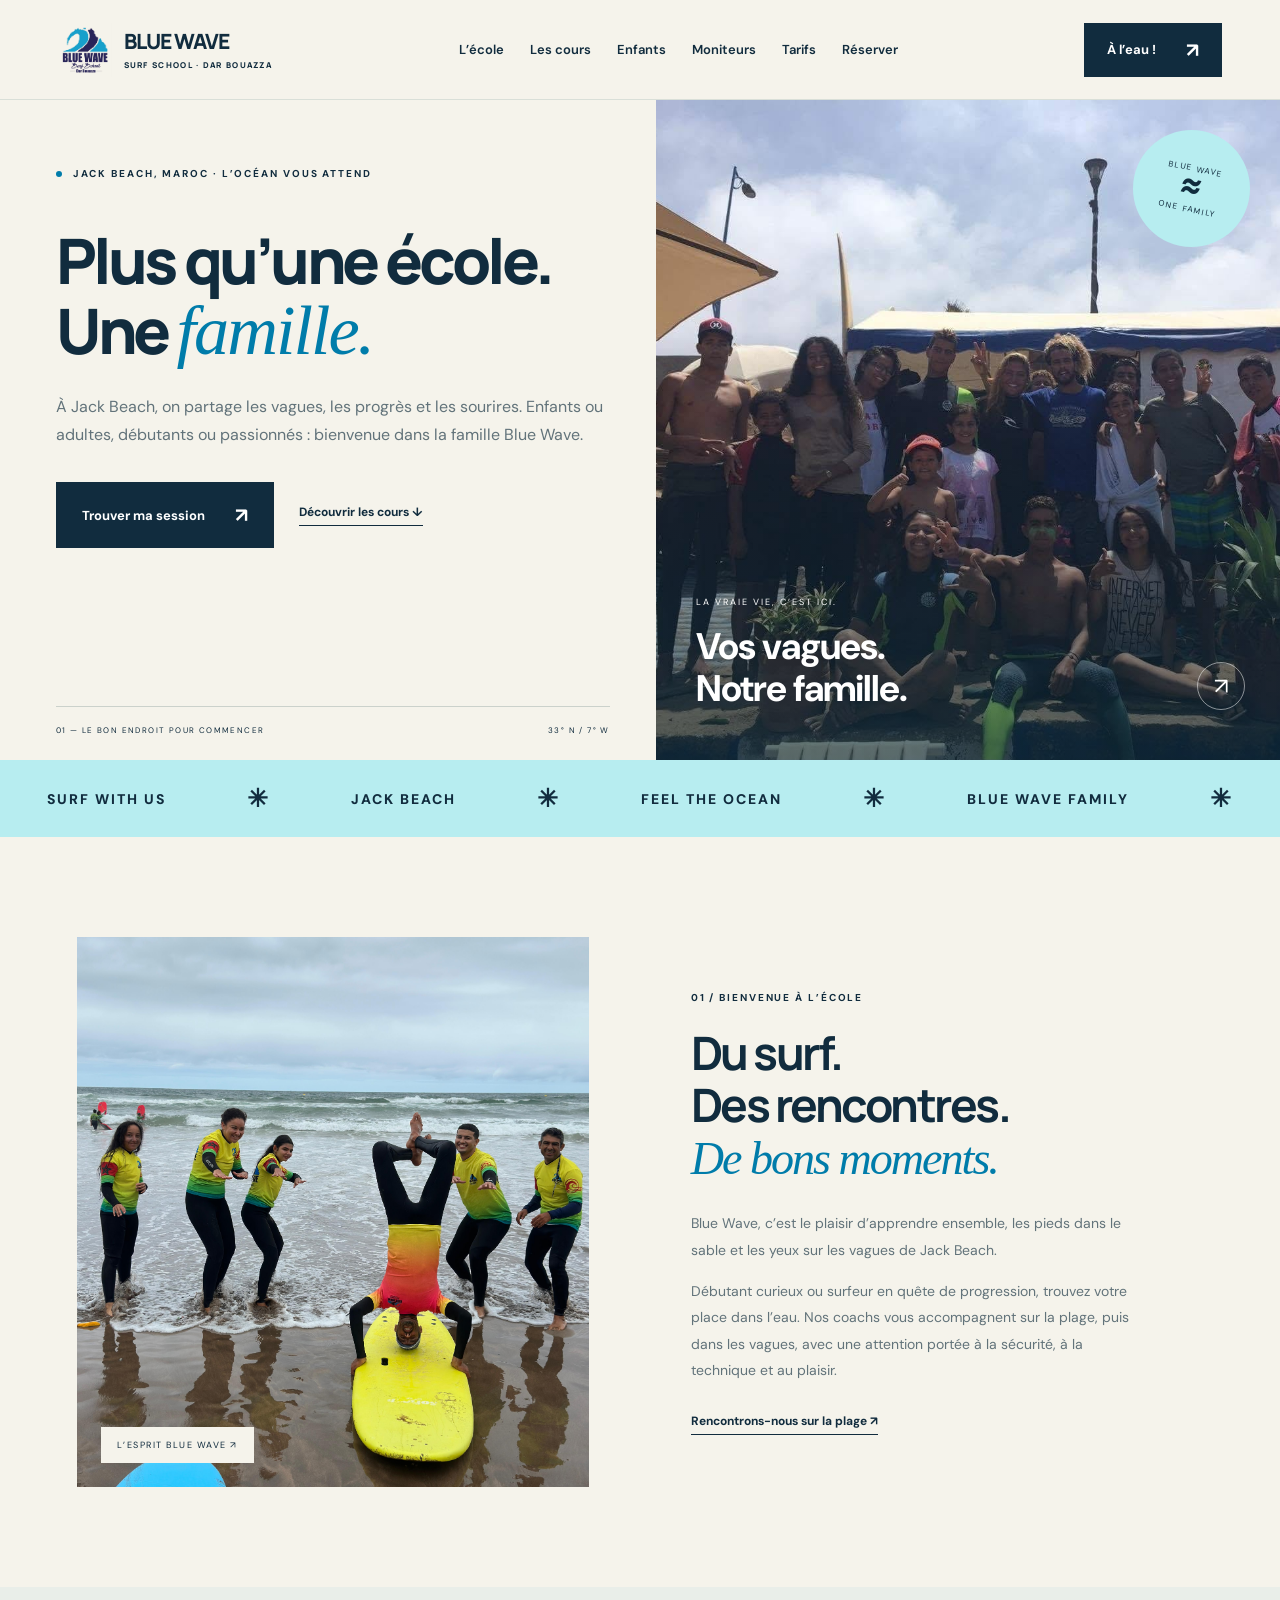
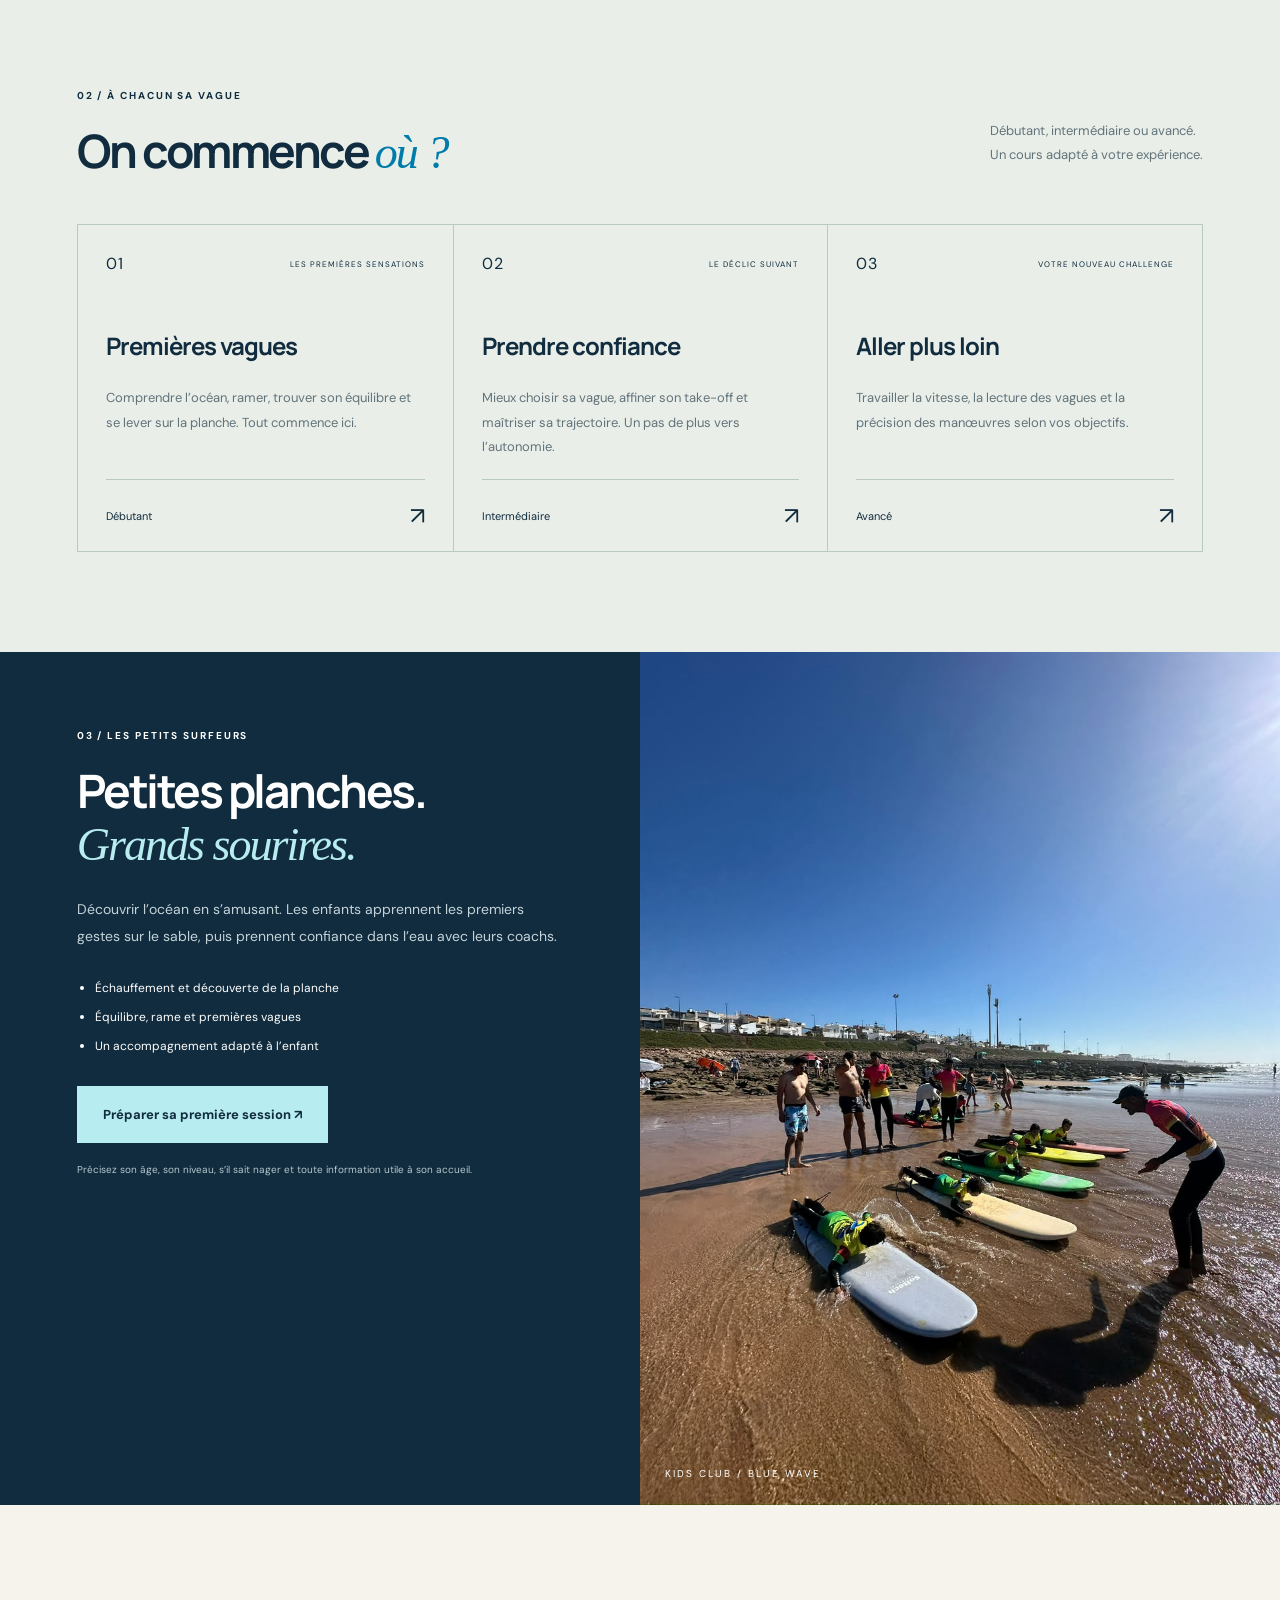
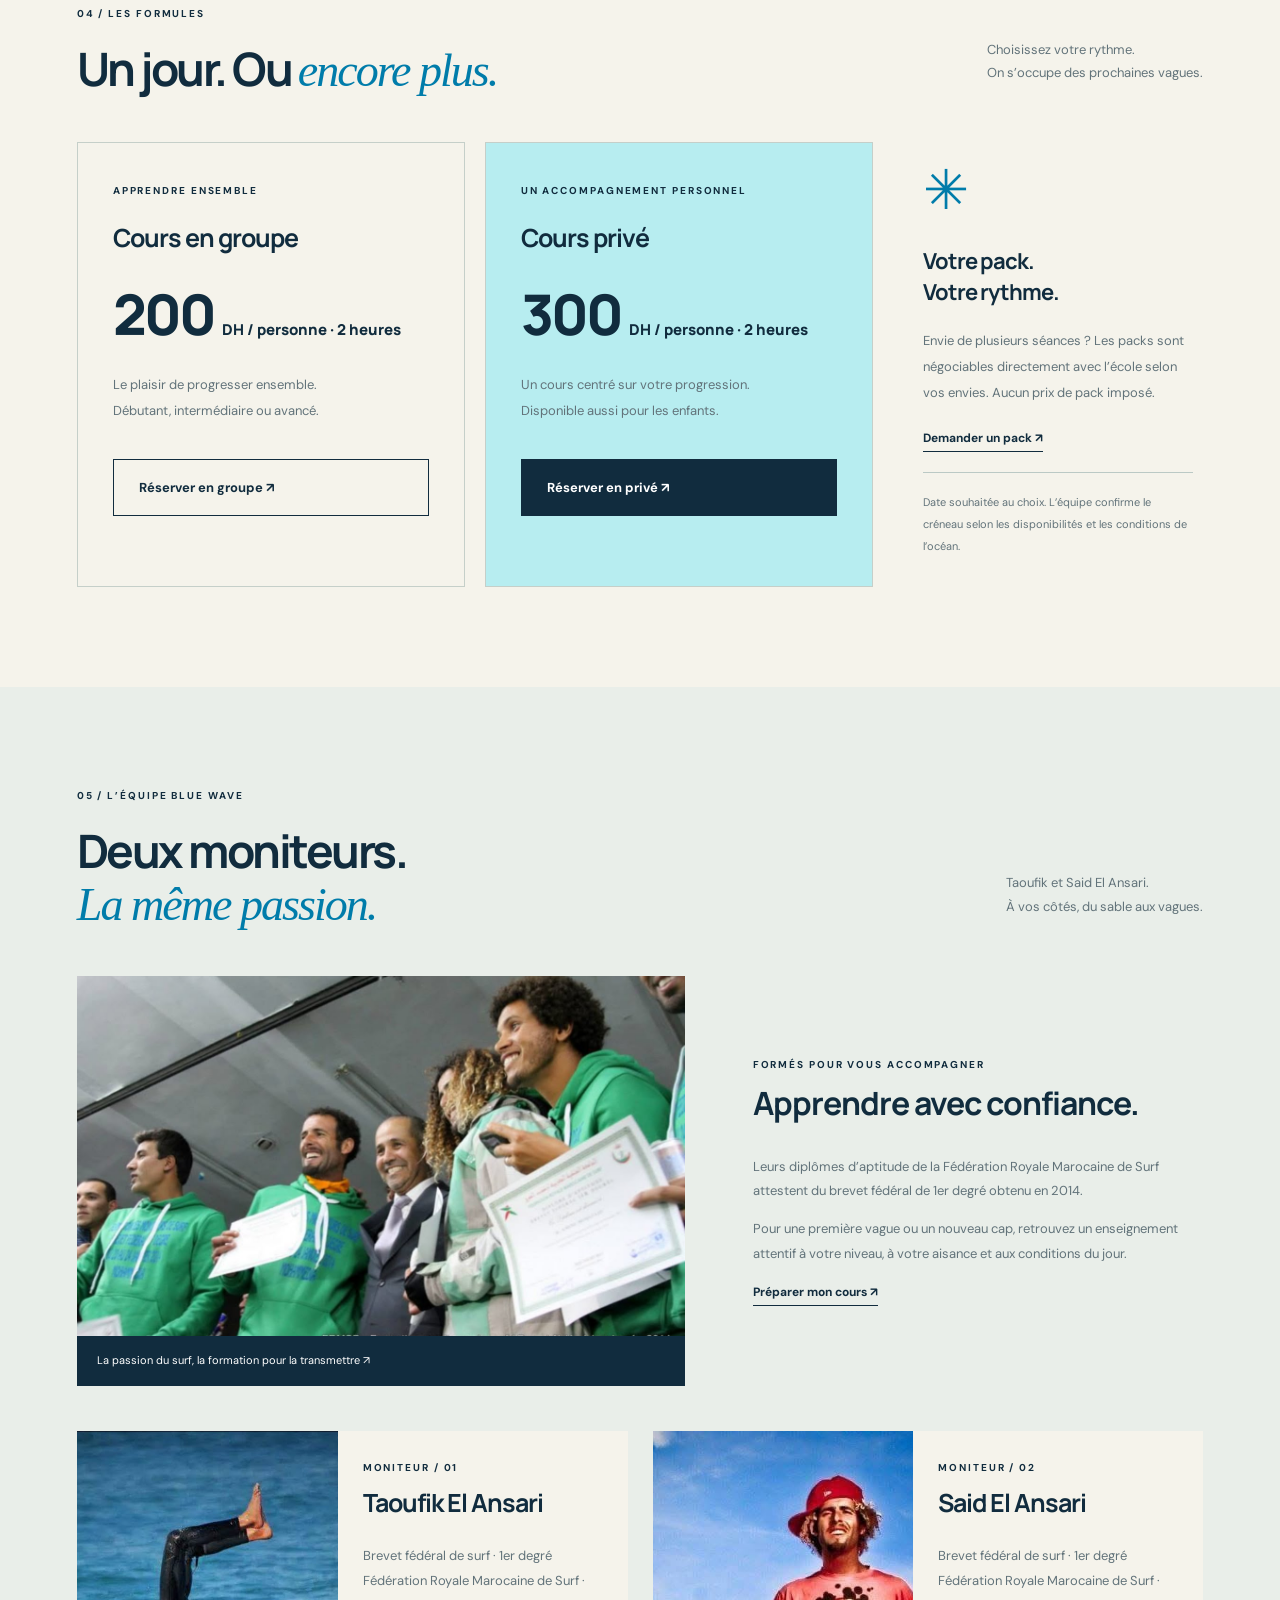
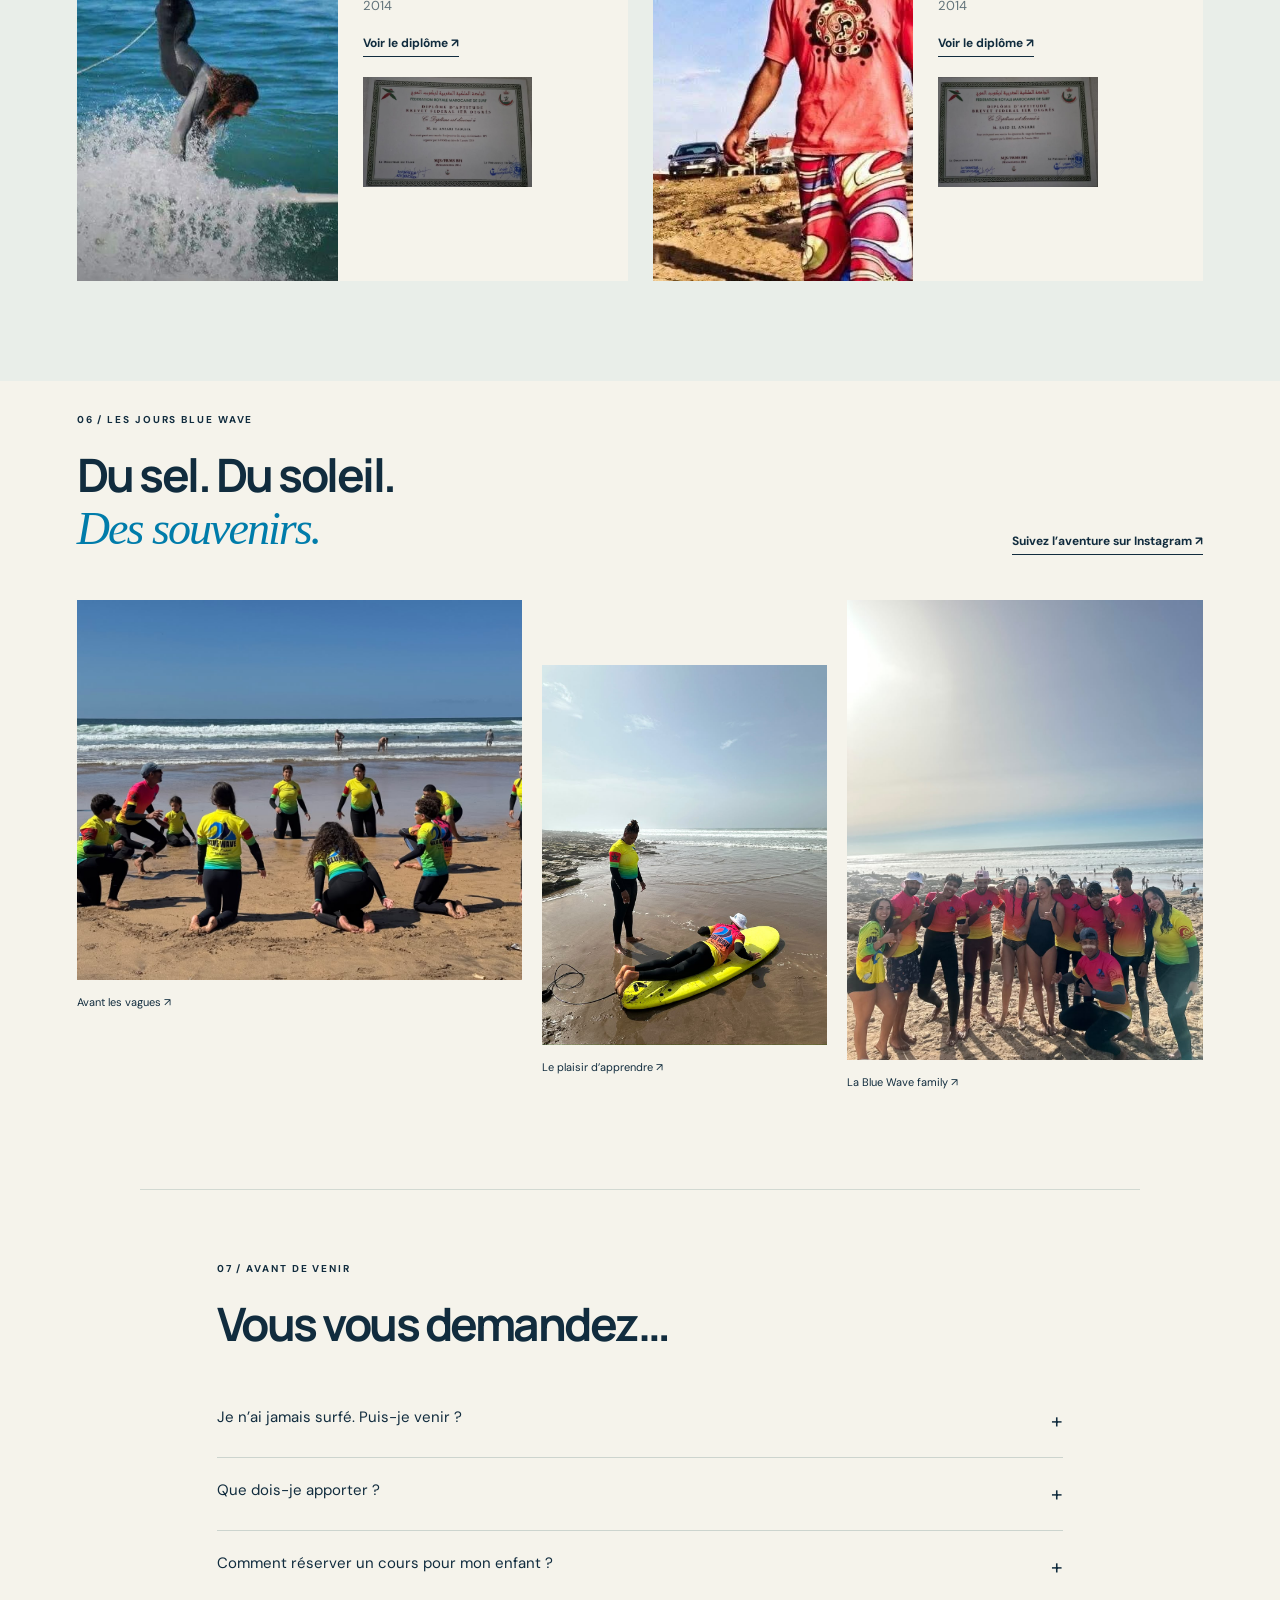
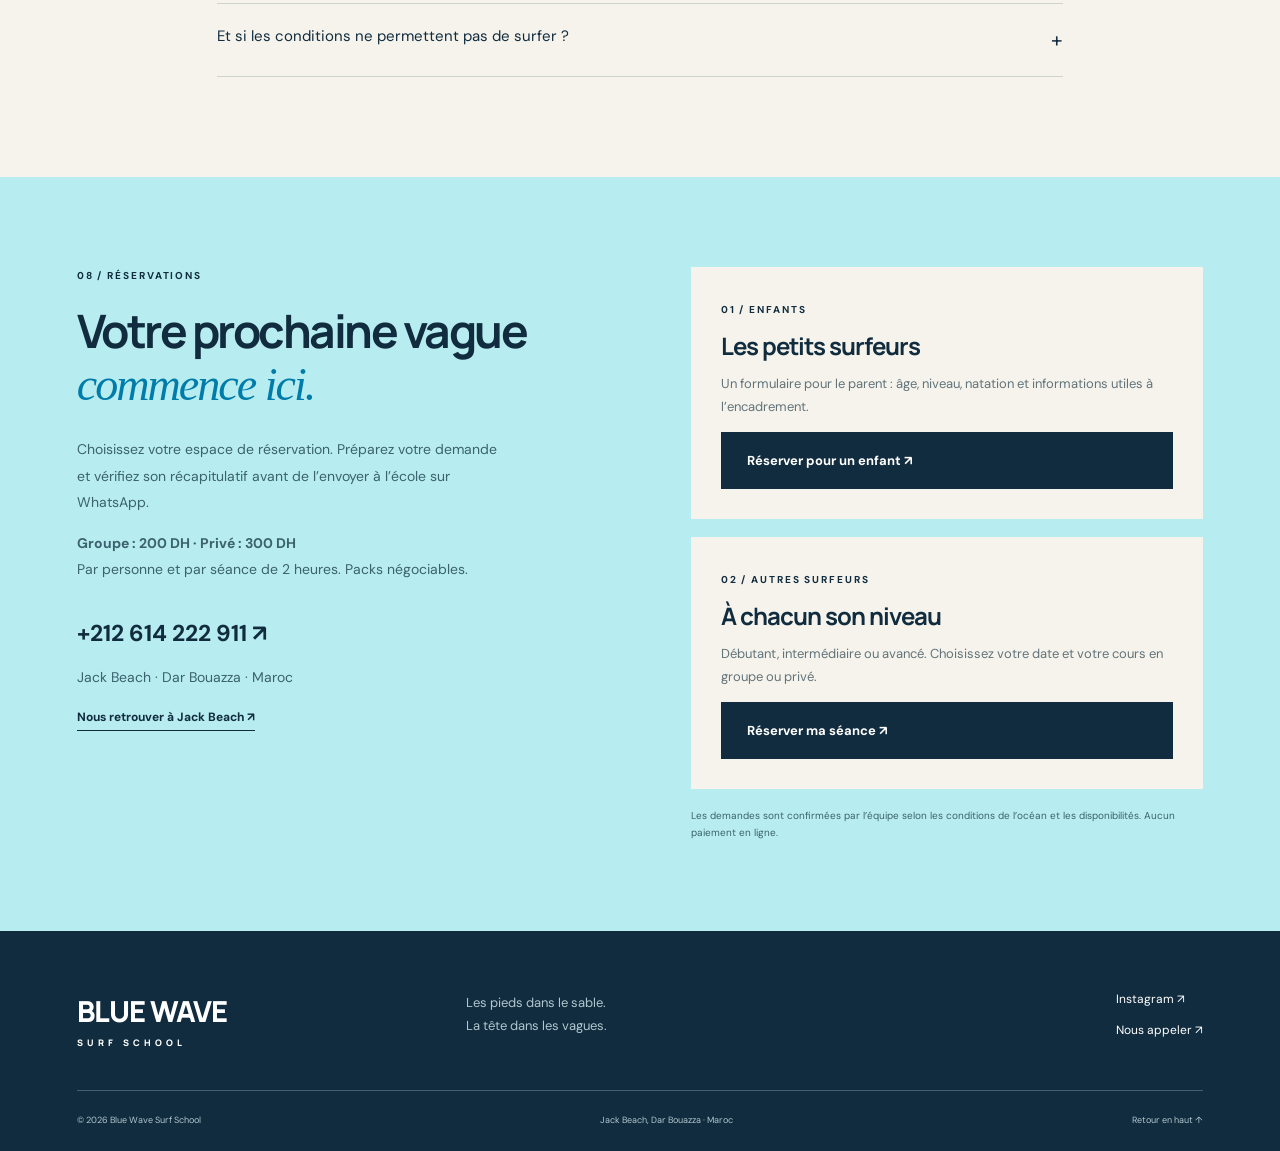
==== index.html @ 6c730ba2 "Publish Blue Wave site and downloadable archive" ====
<!doctype html><html lang="fr"><head><meta charset="UTF-8"><meta name="viewport" content="width=device-width,initial-scale=1"><title>Blue Wave | École de surf à Jack Beach, Dar Bouazza</title><meta name="description" content="Blue Wave, une école de surf et une famille à Jack Beach, Dar Bouazza. Cours enfants et adultes, moniteurs diplômés, groupe 200 DH pour 2 heures, privé 300 DH pour 2 heures. Réservez votre séance."><link rel="icon" href="images/brand/blue-wave-logo.jpeg"><link rel="stylesheet" href="style.css"></head><body>
<header><a class="brand" href="#"><img src="images/brand/blue-wave-logo.jpeg" alt="Blue Wave Surf School"><span>BLUE WAVE<small>SURF SCHOOL · DAR BOUAZZA</small></span></a><button id="menu" aria-label="Ouvrir le menu" aria-expanded="false">☰</button><nav id="nav"><a href="#ecole">L’école</a><a href="#cours">Les cours</a><a href="#kids">Enfants</a><a href="#moniteurs">Moniteurs</a><a href="#tarifs">Tarifs</a><a href="#reserver">Réserver</a></nav><a class="button nav-book" href="#reserver">À l’eau ! <span>↗</span></a></header>
<main><section class="hero"><div class="hero-copy"><p class="eyebrow"><span class="dot"></span> JACK BEACH, MAROC · L’OCÉAN VOUS ATTEND</p><h1>Plus qu’une école.<br>Une <em>famille.</em></h1><p class="intro">À Jack Beach, on partage les vagues, les progrès et les sourires. Enfants ou adultes, débutants ou passionnés : bienvenue dans la famille Blue Wave.</p><div class="actions"><a class="button" href="#reserver">Trouver ma session <span>↗</span></a><a class="text-link" href="#cours">Découvrir les cours ↓</a></div><div class="hero-bottom"><span>01 — LE BON ENDROIT POUR COMMENCER</span><span>33° N / 7° W</span></div></div><div class="hero-visual"><img class="hero-image" src="images/gallery/blue-wave-famille.jpeg" alt="La famille Blue Wave réunie à l’école de surf"><div class="photo-shade"></div><div class="round-stamp">BLUE WAVE<br><b>≈</b><br>ONE FAMILY</div><div class="hero-caption"><span>LA VRAIE VIE, C’EST ICI.</span><strong>Vos vagues.<br>Notre famille.</strong></div><a class="photo-arrow" href="#galerie" aria-label="Voir les photos">↗</a></div></section>
<div class="ticker"><span>SURF WITH US</span><b>✳</b><span>JACK BEACH</span><b>✳</b><span>FEEL THE OCEAN</span><b>✳</b><span>BLUE WAVE FAMILY</span><b>✳</b></div>
<section class="section school" id="ecole"><div class="school-photo"><img src="images/gallery/surf-school.jpeg" alt="Le groupe Blue Wave avec ses planches à la plage" loading="lazy"><span class="image-label">L’ESPRIT BLUE WAVE ↗</span></div><div class="school-copy"><p class="eyebrow">01 / BIENVENUE À L’ÉCOLE</p><h2>Du surf.<br>Des rencontres.<br><em>De bons moments.</em></h2><p>Blue Wave, c’est le plaisir d’apprendre ensemble, les pieds dans le sable et les yeux sur les vagues de Jack Beach.</p><p>Débutant curieux ou surfeur en quête de progression, trouvez votre place dans l’eau. Nos coachs vous accompagnent sur la plage, puis dans les vagues, avec une attention portée à la sécurité, à la technique et au plaisir.</p><a class="text-link" href="#reserver">Rencontrons-nous sur la plage ↗</a></div></section>
<section class="section lessons" id="cours"><div class="section-head"><div><p class="eyebrow">02 / À CHACUN SA VAGUE</p><h2>On commence <em>où ?</em></h2></div><p>Débutant, intermédiaire ou avancé.<br>Un cours adapté à votre expérience.</p></div><div class="lesson-grid"><article><div class="lesson-top"><span>01</span><span>LES PREMIÈRES SENSATIONS</span></div><h3>Premières vagues</h3><p>Comprendre l’océan, ramer, trouver son équilibre et se lever sur la planche. Tout commence ici.</p><div class="lesson-foot"><span>Débutant</span><a href="#reserver" data-course="Débutant" aria-label="Réserver un cours débutant">↗</a></div></article><article><div class="lesson-top"><span>02</span><span>LE DÉCLIC SUIVANT</span></div><h3>Prendre confiance</h3><p>Mieux choisir sa vague, affiner son take-off et maîtriser sa trajectoire. Un pas de plus vers l’autonomie.</p><div class="lesson-foot"><span>Intermédiaire</span><a href="#reserver" data-course="Intermédiaire" aria-label="Réserver un cours intermédiaire">↗</a></div></article><article><div class="lesson-top"><span>03</span><span>VOTRE NOUVEAU CHALLENGE</span></div><h3>Aller plus loin</h3><p>Travailler la vitesse, la lecture des vagues et la précision des manœuvres selon vos objectifs.</p><div class="lesson-foot"><span>Avancé</span><a href="#reserver" data-course="Avancé" aria-label="Réserver un cours avancé">↗</a></div></article></div></section>
<section class="kids" id="kids"><div class="kids-copy"><p class="eyebrow">03 / LES PETITS SURFEURS</p><h2>Petites planches.<br><em>Grands sourires.</em></h2><p>Découvrir l’océan en s’amusant. Les enfants apprennent les premiers gestes sur le sable, puis prennent confiance dans l’eau avec leurs coachs.</p><ul><li>Échauffement et découverte de la planche</li><li>Équilibre, rame et premières vagues</li><li>Un accompagnement adapté à l’enfant</li></ul><a href="#reserver" class="button" data-book="child">Préparer sa première session ↗</a><small>Précisez son âge, son niveau, s’il sait nager et toute information utile à son accueil.</small></div><div class="kids-picture"><img src="images/kids/kids-training.jpg" loading="lazy" alt="Les enfants apprennent à ramer sur leurs planches à Jack Beach"><span>KIDS CLUB / BLUE WAVE</span></div></section>
<section class="section" id="tarifs"><div class="section-head"><div><p class="eyebrow">04 / LES FORMULES</p><h2>Un jour. Ou <em>encore plus.</em></h2></div><p>Choisissez votre rythme.<br>On s’occupe des prochaines vagues.</p></div><div class="prices"><article><span class="eyebrow">APPRENDRE ENSEMBLE</span><h3>Cours en groupe</h3><div class="price">200 <small>DH / personne · 2 heures</small></div><p>Le plaisir de progresser ensemble.<br>Débutant, intermédiaire ou avancé.</p><a href="#reserver" data-format="Groupe" class="button outline">Réserver en groupe ↗</a></article><article class="featured"><span class="eyebrow">UN ACCOMPAGNEMENT PERSONNEL</span><h3>Cours privé</h3><div class="price">300 <small>DH / personne · 2 heures</small></div><p>Un cours centré sur votre progression.<br>Disponible aussi pour les enfants.</p><a href="#reserver" data-format="Privé" class="button">Réserver en privé ↗</a></article><aside><span class="sun">✳</span><h3>Votre pack.<br>Votre rythme.</h3><p>Envie de plusieurs séances ? Les packs sont négociables directement avec l’école selon vos envies. Aucun prix de pack imposé.</p><a class="text-link" href="#reserver" data-pack="true">Demander un pack ↗</a><p class="timing-note">Date souhaitée au choix. L’équipe confirme le créneau selon les disponibilités et les conditions de l’océan.</p></aside></div></section>
<section class="section coaches" id="moniteurs"><div class="section-head"><div><p class="eyebrow">05 / L’ÉQUIPE BLUE WAVE</p><h2>Deux moniteurs.<br><em>La même passion.</em></h2></div><p>Taoufik et Said El Ansari.<br>À vos côtés, du sable aux vagues.</p></div><div class="team-intro"><button class="photo-button" data-photo="images/coaches/diplomes-ensemble.jpeg" aria-label="Agrandir la photo de remise des diplômes de Taoufik et Said"><img src="images/coaches/diplomes-ensemble.jpeg" alt="Taoufik et Said à la remise des brevets fédéraux de moniteur de surf en 2014" loading="lazy"><span>La passion du surf, la formation pour la transmettre ↗</span></button><div><p class="eyebrow">FORMÉS POUR VOUS ACCOMPAGNER</p><h3>Apprendre avec confiance.</h3><p>Leurs diplômes d’aptitude de la Fédération Royale Marocaine de Surf attestent du brevet fédéral de 1er degré obtenu en 2014.</p><p>Pour une première vague ou un nouveau cap, retrouvez un enseignement attentif à votre niveau, à votre aisance et aux conditions du jour.</p><a class="text-link" href="#reserver">Préparer mon cours ↗</a></div></div><div class="coach-grid"><article class="coach-card"><img class="coach-portrait" src="images/coaches/taoufik.jpeg" alt="Moniteur Taoufik El Ansari" loading="lazy"><div class="coach-info"><p class="eyebrow">MONITEUR / 01</p><h3>Taoufik El Ansari</h3><p>Brevet fédéral de surf · 1er degré<br>Fédération Royale Marocaine de Surf · 2014</p><button class="text-link diploma-button" data-photo="images/coaches/taoufik-diplome.jpeg" data-alt="Diplôme de Taoufik El Ansari — brevet fédéral de surf de 1er degré, 2014">Voir le diplôme ↗</button><a href="images/coaches/taoufik-diplome.jpeg" target="_blank" rel="noopener" class="diploma-thumb" aria-label="Ouvrir le diplôme de Taoufik El Ansari"><img src="images/coaches/taoufik-diplome.jpeg" alt="Diplôme de Taoufik El Ansari" loading="lazy"></a></div></article><article class="coach-card"><img class="coach-portrait" src="images/coaches/said.jpeg" alt="Moniteur Said El Ansari" loading="lazy"><div class="coach-info"><p class="eyebrow">MONITEUR / 02</p><h3>Said El Ansari</h3><p>Brevet fédéral de surf · 1er degré<br>Fédération Royale Marocaine de Surf · 2014</p><button class="text-link diploma-button" data-photo="images/coaches/said-diplome.jpeg" data-alt="Diplôme de Said El Ansari — brevet fédéral de surf de 1er degré, 2014">Voir le diplôme ↗</button><a href="images/coaches/said-diplome.jpeg" target="_blank" rel="noopener" class="diploma-thumb" aria-label="Ouvrir le diplôme de Said El Ansari"><img src="images/coaches/said-diplome.jpeg" alt="Diplôme de Said El Ansari" loading="lazy"></a></div></article></div></section><section class="section gallery" id="galerie"><div class="section-head"><div><p class="eyebrow">06 / LES JOURS BLUE WAVE</p><h2>Du sel. Du soleil.<br><em>Des souvenirs.</em></h2></div><a class="text-link" href="https://www.instagram.com/blue_wave_surf_school/" target="_blank" rel="noopener">Suivez l’aventure sur Instagram ↗</a></div><div class="gallery-grid"><button data-photo="images/gallery/group-surf.jpeg" aria-label="Agrandir la photo de l’échauffement"><img src="images/gallery/group-surf.jpeg" loading="lazy" alt="Échauffement collectif sur le sable"><span>Avant les vagues ↗</span></button><button data-photo="images/gallery/surf-session.jpeg" aria-label="Agrandir la photo du cours"><img src="images/gallery/surf-session.jpeg" loading="lazy" alt="Un coach accompagne un élève dans l’eau"><span>Le plaisir d’apprendre ↗</span></button><button data-photo="images/gallery/family.jpeg" aria-label="Agrandir la photo de groupe"><img src="images/gallery/family.jpeg" loading="lazy" alt="La famille Blue Wave réunie sur la plage"><span>La Blue Wave family ↗</span></button></div></section>
<section class="section faq"><p class="eyebrow">07 / AVANT DE VENIR</p><h2>Vous vous demandez…</h2><details><summary>Je n’ai jamais surfé. Puis-je venir ? <span>+</span></summary><p>Oui ! Les cours débutants abordent les bases sur le sable, puis dans l’eau. Indiquez votre expérience à l’équipe pour préparer une session adaptée.</p></details><details><summary>Que dois-je apporter ? <span>+</span></summary><p>Prévoyez un maillot, une serviette, de l’eau et une protection solaire. Le matériel de surf est inclus dans la session. Confirmez vos besoins avec l’équipe avant votre venue.</p></details><details><summary>Comment réserver un cours pour mon enfant ? <span>+</span></summary><p>Ouvrez « Réserver pour un enfant ». Renseignez son âge, son niveau, s’il sait nager et les informations de santé utiles à son encadrement. Vous choisissez aussi une date et un cours en groupe ou privé. L’école confirme ensuite le créneau avec vous.</p></details><details><summary>Et si les conditions ne permettent pas de surfer ? <span>+</span></summary><p>Le créneau dépend des conditions de l’océan. Contactez l’équipe avant votre déplacement pour confirmer le maintien de votre session ou convenir d’un autre créneau.</p></details></section>
<section class="booking booking-hub" id="reserver"><div><p class="eyebrow">08 / RÉSERVATIONS</p><h2>Votre prochaine vague<br><em>commence ici.</em></h2><p>Choisissez votre espace de réservation. Préparez votre demande et vérifiez son récapitulatif avant de l’envoyer à l’école sur WhatsApp.</p><p><strong>Groupe : 200 DH · Privé : 300 DH</strong><br>Par personne et par séance de 2 heures. Packs négociables.</p><a class="phone" href="tel:+212614222911">+212 614 222 911 ↗</a><p>Jack Beach · Dar Bouazza · Maroc</p><a class="text-link" href="https://www.google.com/maps/search/?api=1&query=Jack+Beach+Dar+Bouazza+Morocco" target="_blank" rel="noopener">Nous retrouver à Jack Beach ↗</a></div><div class="booking-choices"><article><span class="eyebrow">01 / ENFANTS</span><h3>Les petits surfeurs</h3><p>Un formulaire pour le parent : âge, niveau, natation et informations utiles à l’encadrement.</p><button class="button" data-book="child">Réserver pour un enfant ↗</button></article><article><span class="eyebrow">02 / AUTRES SURFEURS</span><h3>À chacun son niveau</h3><p>Débutant, intermédiaire ou avancé. Choisissez votre date et votre cours en groupe ou privé.</p><button class="button" data-book="adult">Réserver ma séance ↗</button></article><small>Les demandes sont confirmées par l’équipe selon les conditions de l’océan et les disponibilités. Aucun paiement en ligne.</small></div></section></main><footer><a class="footer-brand" href="#">BLUE WAVE<span>SURF SCHOOL</span></a><p>Les pieds dans le sable.<br>La tête dans les vagues.</p><div><a href="https://www.instagram.com/blue_wave_surf_school/" target="_blank" rel="noopener">Instagram ↗</a><a href="tel:+212614222911">Nous appeler ↗</a></div><div class="footer-bottom"><span>© <span id="year">2026</span> Blue Wave Surf School</span><span>Jack Beach, Dar Bouazza · Maroc</span><a href="#">Retour en haut ↑</a></div></footer><dialog id="lightbox"><button aria-label="Fermer la photo" id="close-photo">×</button><img alt="Photo Blue Wave agrandie"></dialog><dialog class="reservation-dialog" id="reserve-child" aria-labelledby="title-child"><button class="dialog-close" type="button" aria-label="Fermer la réservation">×</button><p class="eyebrow">BLUE WAVE / DEMANDE DE RÉSERVATION</p><h2 id="title-child">Réserver pour un enfant</h2><p class="dialog-intro">Une date, votre niveau et l’envie de surfer. L’école vous confirmera le créneau.</p><form class="reservation-form" data-kind="child"><div class="form-grid"><label>Nom du parent ou responsable légal<input name="nom" autocomplete="name" required maxlength="100"></label><label>Téléphone de contact<input name="telephone" type="tel" autocomplete="tel" required minlength="6" maxlength="30" placeholder="+212 …"></label><label>Prénom de l’enfant<input name="enfant" autocomplete="off" required maxlength="80"></label><label>Âge de l’enfant<input name="age" type="number" min="1" max="17" step="1" required inputmode="numeric"><small>Le cours adapté à son âge sera confirmé par l’école.</small></label><label>Niveau de l’enfant<select name="niveau" required><option value="">Choisir un niveau</option><option>Débutant</option><option>Intermédiaire</option><option>Avancé</option></select></label><label>Date souhaitée<input name="date" type="date" required></label></div><fieldset class="format-fields"><legend>Votre type de cours</legend><div class="format-options"><label><input type="radio" name="format" value="Groupe" checked> <span>En groupe<strong>200 DH / personne · 2 heures</strong></span></label><label><input type="radio" name="format" value="Privé"> <span>Cours privé<strong>300 DH / personne · 2 heures</strong></span></label></div></fieldset><label class="check-label"><input type="checkbox" name="pack"> Je souhaite négocier un pack de plusieurs séances</label><p class="price-summary" aria-live="polite"></p><fieldset class="health-fields"><legend>Pour bien accueillir votre enfant</legend><label>Sait-il nager ?<select name="natation" required><option value="">Choisir une réponse</option><option>Oui, à l’aise</option><option>Un peu, avec aide</option><option>Non</option></select></label><label>Y a-t-il une maladie, une allergie, un traitement ou un besoin particulier à connaître ?<select name="sante" class="health-select" required><option value="">Choisir une réponse</option><option>Non</option><option>Oui</option><option>Je préfère en parler directement au moniteur</option></select></label><label class="health-detail" hidden>Informations utiles au moniteur<textarea name="sante_details" rows="3" maxlength="800" placeholder="Indiquez uniquement ce qui est nécessaire pour adapter son accueil."></textarea></label><p class="privacy-note">Ces informations servent à préparer l’encadrement. Elles ne sont pas enregistrées sur ce site et ne sont transmises à l’école que si vous envoyez le message sur WhatsApp. Vous pouvez choisir d’en parler directement au moniteur.</p></fieldset><label class="message-label">Une question ou une précision ?<textarea name="message" rows="2" maxlength="600" placeholder="Vos attentes, préférences, questions…"></textarea></label><label class="check-label consent"><input type="checkbox" name="accord" required> Je suis le parent ou responsable légal de l’enfant et souhaite être contacté pour organiser son cours.</label><button class="button review-button" type="submit">Vérifier ma demande ↗</button><small>Votre demande n’est pas encore envoyée. Vous pourrez relire toutes les informations à l’étape suivante.</small></form><div class="reservation-review" hidden><h3>Vérifiez votre demande</h3><pre class="review-content"></pre><p>Le bouton ouvre WhatsApp avec ce message. Envoyez-le pour transmettre votre demande à Blue Wave. L’école confirmera la disponibilité et l’horaire avec vous.</p><a class="button send-request" target="_blank" rel="noopener noreferrer">Ouvrir WhatsApp et envoyer ↗</a><button type="button" class="text-link edit-request">← Modifier ma demande</button></div></dialog><dialog class="reservation-dialog" id="reserve-adult" aria-labelledby="title-adult"><button class="dialog-close" type="button" aria-label="Fermer la réservation">×</button><p class="eyebrow">BLUE WAVE / DEMANDE DE RÉSERVATION</p><h2 id="title-adult">Réserver ma séance</h2><p class="dialog-intro">Une date, votre niveau et l’envie de surfer. L’école vous confirmera le créneau.</p><form class="reservation-form" data-kind="adult"><div class="form-grid"><label>Votre nom complet<input name="nom" autocomplete="name" required maxlength="100"></label><label>Téléphone de contact<input name="telephone" type="tel" autocomplete="tel" required minlength="6" maxlength="30" placeholder="+212 …"></label><label>Nombre de personnes<input name="personnes" type="number" min="1" max="30" step="1" value="1" required><small>Pour plusieurs personnes, indiquez un niveau commun ou précisez les différences ci-dessous.</small></label><label>Votre niveau<select name="niveau" required><option value="">Choisir un niveau</option><option>Débutant</option><option>Intermédiaire</option><option>Avancé</option></select></label><label>Date souhaitée<input name="date" type="date" required></label></div><fieldset class="format-fields"><legend>Votre type de cours</legend><div class="format-options"><label><input type="radio" name="format" value="Groupe" checked> <span>En groupe<strong>200 DH / personne · 2 heures</strong></span></label><label><input type="radio" name="format" value="Privé"> <span>Cours privé<strong>300 DH / personne · 2 heures</strong></span></label></div></fieldset><label class="check-label"><input type="checkbox" name="pack"> Je souhaite négocier un pack de plusieurs séances</label><p class="price-summary" aria-live="polite"></p><label class="message-label">Une question ou une précision ?<textarea name="message" rows="2" maxlength="600" placeholder="Vos attentes, préférences, questions…"></textarea></label><button class="button review-button" type="submit">Vérifier ma demande ↗</button><small>Votre demande n’est pas encore envoyée. Vous pourrez relire toutes les informations à l’étape suivante.</small></form><div class="reservation-review" hidden><h3>Vérifiez votre demande</h3><pre class="review-content"></pre><p>Le bouton ouvre WhatsApp avec ce message. Envoyez-le pour transmettre votre demande à Blue Wave. L’école confirmera la disponibilité et l’horaire avec vous.</p><a class="button send-request" target="_blank" rel="noopener noreferrer">Ouvrir WhatsApp et envoyer ↗</a><button type="button" class="text-link edit-request">← Modifier ma demande</button></div></dialog><script src="app.js"></script></body></html>
---- style.css ----
@import url('https://fonts.googleapis.com/css2?family=DM+Sans:wght@400;500;600;700&family=Manrope:wght@400;500;600;700;800&display=swap');
:root{--navy:#112c3e;--blue:#007caa;--cyan:#b7edf0;--sand:#f5f3eb;--muted:#62737a}*{box-sizing:border-box}html{scroll-behavior:smooth;scroll-padding-top:100px}body{margin:0;background:var(--sand);color:var(--navy);font-family:'DM Sans',sans-serif}a{color:inherit;text-decoration:none}button,input,select{font:inherit}button,a,input,select,summary{-webkit-tap-highlight-color:transparent}a:focus-visible,button:focus-visible,summary:focus-visible{outline:3px solid #0088b5;outline-offset:5px}img{display:block;width:100%;height:100%;object-fit:cover}header{height:100px;display:flex;align-items:center;justify-content:space-between;gap:25px;padding:0 4.5%;background:var(--sand);border-bottom:1px solid #d9dfd8;position:sticky;top:0;z-index:20}.brand{display:flex;align-items:center;gap:12px}.brand img{width:54px;height:65px;object-fit:contain;mix-blend-mode:multiply}.brand span{font-family:Manrope,sans-serif;font-size:21px;font-weight:800;letter-spacing:-1px}.brand small{display:block;font-size:8px;letter-spacing:1.3px;margin-top:3px}nav{display:flex;gap:26px;font-size:13px;font-weight:600}nav a:hover,.text-link:hover{color:var(--blue)}.button{display:inline-flex;align-items:center;justify-content:space-between;gap:30px;background:var(--navy);color:white;padding:19px 25px;font-size:13px;font-weight:700;border:1px solid var(--navy);cursor:pointer;transition:.2s}.button:hover{background:var(--blue);border-color:var(--blue);transform:translateY(-2px)}.button span{font-size:20px}.nav-book{padding:13px 22px}#menu{display:none}.hero{display:grid;grid-template-columns:1.05fr 1fr;min-height:660px}.hero-copy{padding:65px 7% 25px 8.5%;display:flex;flex-direction:column}.eyebrow{font-size:10px;font-weight:700;letter-spacing:1.9px;line-height:1.8}.dot{display:inline-block;width:6px;height:6px;background:var(--blue);border-radius:100%;margin-right:7px}h1,h2,h3,p{margin-top:0}h1,h2,h3{font-family:Manrope,sans-serif}h1{font-size:clamp(52px,5.4vw,88px);line-height:1.05;letter-spacing:-5px;margin:35px 0 25px;font-weight:800}em{font-family:Georgia,serif;font-weight:400;color:var(--blue);letter-spacing:-2px}h1 em{font-size:1.16em}.intro{font-size:16px;color:var(--muted);line-height:1.8}.actions{display:flex;align-items:center;gap:25px;margin:16px 0 70px}.text-link{font-size:12px;font-weight:700;border-bottom:1px solid;padding-bottom:5px;display:inline-block}.hero-bottom{display:flex;justify-content:space-between;border-top:1px solid #cbd1cb;padding-top:18px;font-size:8px;letter-spacing:1.4px;margin-top:auto}.hero-visual{position:relative;overflow:hidden;min-height:650px}.hero-image{object-position:center 55%}.photo-shade{position:absolute;inset:0;background:linear-gradient(0deg,#052535a6,transparent 65%)}.hero-caption{position:absolute;bottom:50px;left:40px;color:white}.hero-caption span{font-size:9px;letter-spacing:2px}.hero-caption strong{display:block;font-size:37px;line-height:1.15;margin-top:15px;letter-spacing:-1px}.round-stamp{position:absolute;right:30px;top:30px;background:var(--cyan);color:var(--navy);width:117px;height:117px;border-radius:100%;display:flex;flex-direction:column;align-items:center;justify-content:center;font-size:8px;line-height:1;letter-spacing:1.5px;transform:rotate(12deg)}.round-stamp b{font-size:35px;line-height:.7}.photo-arrow{position:absolute;bottom:50px;right:35px;width:48px;height:48px;border:1px solid #ffffff80;border-radius:100%;display:grid;place-items:center;color:white;font-size:23px}.ticker{display:flex;justify-content:space-around;align-items:center;gap:28px;padding:22px 20px;background:var(--cyan);font-size:14px;letter-spacing:2px;font-weight:800;overflow:hidden;white-space:nowrap}.ticker b{font-size:25px}.section{padding:100px 6%}h2{font-size:clamp(34px,3.6vw,55px);line-height:1.13;letter-spacing:-2.5px;margin:20px 0 25px}h3{font-size:25px;letter-spacing:-1px}.school{display:grid;grid-template-columns:1fr 1fr;gap:9%;align-items:center}.school-photo{height:550px;position:relative}.image-label{position:absolute;bottom:24px;left:24px;padding:12px 16px;background:var(--sand);font-size:9px;letter-spacing:1.5px}.school-copy p:not(.eyebrow){color:var(--muted);line-height:1.9;font-size:14px;max-width:460px}.school-copy .text-link{margin-top:15px}.lessons{background:#e9eee9}.section-head{display:flex;align-items:end;justify-content:space-between;gap:40px;margin-bottom:45px}.section-head h2{margin-bottom:0}.section-head>p{font-size:13px;color:var(--muted);line-height:1.8}.lesson-grid{display:grid;grid-template-columns:repeat(3,1fr);border:1px solid #bbc9c5}.lesson-grid article{padding:28px 28px 20px}.lesson-grid article+article{border-left:1px solid #bbc9c5}.lesson-top{display:flex;justify-content:space-between;align-items:center;font-size:8px;letter-spacing:1px;margin-bottom:55px}.lesson-top>span:first-child{font-size:16px}.lesson-grid h3{font-size:24px}.lesson-grid p{font-size:13px;line-height:1.9;color:var(--muted);min-height:80px}.lesson-foot{border-top:1px solid #bbc9c5;padding-top:20px;display:flex;align-items:center;justify-content:space-between;font-size:11px}.lesson-foot a{font-size:24px}.kids{background:var(--navy);color:white;display:grid;grid-template-columns:1fr 1fr}.kids-copy{padding:75px 12%}.kids em{color:var(--cyan)}.kids-copy>p:not(.eyebrow){color:#c4d3d9;font-size:14px;line-height:1.9}.kids ul{padding-left:18px;font-size:12px;line-height:2.4;margin:25px 0}.kids .button{background:var(--cyan);color:var(--navy);border-color:var(--cyan)}small{display:block;font-size:10px;line-height:1.7}.kids small{color:#b5c7cc;margin-top:18px}.kids-picture{position:relative;min-height:550px}.kids-picture span{position:absolute;bottom:25px;left:25px;font-size:10px;letter-spacing:2px}.prices{display:grid;grid-template-columns:1fr 1fr .8fr;gap:20px}.prices article{border:1px solid #c5cfc9;padding:35px}.prices h3{margin:20px 0}.price{font-family:Manrope,sans-serif;font-size:56px;letter-spacing:-3px;font-weight:800}.price small{display:inline;font-size:15px;letter-spacing:0}.prices p{font-size:13px;color:var(--muted);line-height:2;margin:20px 0 35px}.prices .button{width:100%;gap:12px}.outline{background:transparent;color:var(--navy)}.featured{background:var(--cyan)}.prices aside{padding:12px 10px 10px 30px}.sun{font-size:55px;color:var(--blue)}.prices aside p{margin-bottom:20px}.prices aside h3{font-size:22px;line-height:1.4}.gallery{padding-top:30px}.gallery-grid{display:grid;grid-template-columns:1.25fr .8fr 1fr;gap:20px;align-items:start}.gallery-grid button{border:0;padding:0;background:none;text-align:left;cursor:zoom-in;color:var(--navy)}.gallery-grid img{height:380px}.gallery-grid button:nth-child(2){margin-top:65px}.gallery-grid button:nth-child(3) img{height:460px}.gallery-grid span{display:block;font-size:11px;margin-top:15px}.faq{border-top:1px solid #d2d9d2;max-width:1000px;margin:auto;padding-top:70px}.faq h2{margin-bottom:35px}details{border-bottom:1px solid #ccd4ce;padding:22px 0}summary{cursor:pointer;list-style:none;font-size:15px;display:flex;justify-content:space-between;gap:20px}summary::-webkit-details-marker{display:none}summary span{font-size:21px}details[open] summary span{transform:rotate(45deg)}details p{color:var(--muted);font-size:13px;line-height:1.9;margin:18px 40px 0 0}.booking{padding:90px 6%;display:grid;grid-template-columns:1fr 1fr;gap:9%;background:var(--cyan)}.booking>div>p:not(.eyebrow){font-size:14px;line-height:1.9;max-width:420px;color:#3b626e}.phone{display:block;font-size:23px;font-weight:700;margin:35px 0 16px}.booking form{background:var(--sand);padding:35px}.booking h3{font-size:24px;margin-bottom:28px}.form-grid{display:grid;grid-template-columns:1fr 1fr;gap:22px 18px}label{font-size:11px;font-weight:600;display:block}input,select{display:block;width:100%;background:transparent;border:0;border-bottom:1px solid #aabbb7;border-radius:0;color:var(--navy);height:42px;font-size:12px;min-width:0}input:focus,select:focus{outline:2px solid var(--blue);outline-offset:2px}.booking form .button{width:100%;margin:28px 0 14px}.booking form small{color:var(--muted)}footer{background:var(--navy);color:white;padding:60px 6% 25px;display:grid;grid-template-columns:1fr 1fr 1fr;gap:40px;align-items:start}.footer-brand{font-family:Manrope,sans-serif;font-size:29px;font-weight:800;letter-spacing:-1px}.footer-brand span{display:block;font-size:9px;letter-spacing:4px;margin-top:5px}footer p{font-size:13px;line-height:1.8;color:#b1c7cf}footer>div:not(.footer-bottom){display:flex;flex-direction:column;gap:15px;font-size:12px;justify-self:end}.footer-bottom{grid-column:1/-1;border-top:1px solid #42606e;padding-top:23px;display:flex;justify-content:space-between;font-size:9px;color:#b1c7cf}dialog{padding:0;border:0;max-width:90vw;max-height:90vh;background:var(--navy)}dialog::backdrop{background:#001b2ae8}dialog img{max-height:85vh;max-width:85vw;width:auto;object-fit:contain}#close-photo{position:absolute;right:10px;top:10px;border:0;background:white;border-radius:100%;height:40px;width:40px;font-size:25px;cursor:pointer}@media(min-width:1600px){body{max-width:1800px;margin:auto}}@media(max-width:1100px){nav{gap:14px;font-size:11px}.hero-copy{padding-top:45px}h1{letter-spacing:-3px}.actions{gap:15px;flex-wrap:wrap}.prices article{padding:25px}.school{gap:6%}.kids-copy{padding:55px 10%}}@media(max-width:760px){header{height:80px;padding:0 5%}.brand img{height:50px;width:40px}.brand span{font-size:18px}.brand small{font-size:6px}.nav-book{display:none}#menu{display:block;border:1px solid #becac4;background:transparent;padding:8px 12px;font-size:20px}nav{display:none;position:absolute;top:80px;left:0;right:0;background:var(--sand);padding:25px;flex-direction:column;gap:22px;font-size:15px;border-bottom:1px solid}nav.open{display:flex}.hero{grid-template-columns:1fr}.hero-copy{padding:40px 6% 25px}h1{font-size:59px;margin-top:25px}.intro{font-size:14px}.actions{margin-bottom:35px}.hero-visual{min-height:470px;height:470px}.hero-image{object-position:center 60%}.hero-caption{left:25px;bottom:30px}.hero-caption strong{font-size:31px}.photo-arrow{bottom:30px}.round-stamp{width:95px;height:95px;font-size:7px;right:20px;top:20px}.ticker{justify-content:start;font-size:11px;gap:22px;padding:15px}.section{padding:65px 6%}.school{grid-template-columns:1fr;gap:35px}.school-photo{height:420px}.school-copy h2{font-size:41px}.section-head{align-items:start;flex-direction:column;gap:18px;margin-bottom:30px}.section-head h2{font-size:38px}.section-head>p{margin-bottom:0}.lesson-grid{grid-template-columns:1fr}.lesson-grid article+article{border-left:0;border-top:1px solid #bbc9c5}.lesson-top{margin-bottom:25px}.lesson-grid p{min-height:0}.kids{grid-template-columns:1fr}.kids-copy{padding:55px 6%}.kids-copy h2{font-size:39px}.kids-picture{min-height:400px;height:400px}.prices{grid-template-columns:1fr}.prices article{padding:30px}.prices aside{padding:20px 0 0}.gallery-grid{grid-template-columns:1fr 1fr;gap:15px}.gallery-grid img{height:270px}.gallery-grid button:nth-child(2){margin-top:30px}.gallery-grid button:nth-child(3){grid-column:1/-1}.gallery-grid button:nth-child(3) img{height:330px}.gallery-grid span{font-size:10px}.booking{grid-template-columns:1fr;gap:35px;padding:60px 6%}.booking h2{font-size:43px}.booking form{padding:25px}.form-grid{gap:20px 12px}.booking form label{font-size:10px}footer{grid-template-columns:1fr 1fr;padding-top:45px;gap:25px}footer>div:not(.footer-bottom){grid-column:1/-1;justify-self:start;flex-direction:row;gap:30px}.footer-bottom{flex-wrap:wrap;gap:18px;font-size:8px}.footer-brand{font-size:23px}footer p{font-size:11px}summary{font-size:13px}html{scroll-padding-top:80px}}@media(prefers-reduced-motion:reduce){html{scroll-behavior:auto}*{transition:none!important}}
/* Family, instructors and separate reservation windows */
.hero-copy h1{font-size:clamp(48px,4.9vw,78px);letter-spacing:-3.8px}.hero-copy h1 em{font-size:1.12em}.hero-image{object-position:54% 50%}.hero-visual{min-height:660px}.timing-note{font-size:11px!important;border-top:1px solid #bbc9c5;padding-top:18px}.coaches{background:#e9eee9}.team-intro{display:grid;grid-template-columns:1.35fr 1fr;gap:6%;align-items:center;margin-bottom:45px}.photo-button{position:relative;padding:0;border:0;background:var(--navy);color:white;cursor:zoom-in;text-align:left;overflow:hidden}.team-intro img{height:360px;object-position:center}.photo-button span{display:block;padding:16px 20px;font-size:11px;line-height:1.6}.team-intro p:not(.eyebrow),.coach-info p:not(.eyebrow){font-size:13px;line-height:1.9;color:var(--muted)}.team-intro h3{font-size:32px;line-height:1.2}.coach-grid{display:grid;grid-template-columns:1fr 1fr;gap:25px}.coach-card{background:var(--sand);display:grid;grid-template-columns:.9fr 1fr;overflow:hidden}.coach-portrait{min-height:450px;object-position:center}.coach-info{padding:28px 25px}.coach-info h3{font-size:25px;line-height:1.3}.diploma-button{border:0;border-bottom:1px solid;background:none;padding:0 0 5px;color:var(--navy);cursor:pointer}.diploma-thumb{display:block;margin-top:20px}.diploma-thumb img{height:110px;width:100%;object-fit:contain;object-position:left}.booking-choices{display:grid;gap:18px}.booking-choices article{padding:30px;background:var(--sand)}.booking-choices article p{font-size:13px;color:var(--muted);line-height:1.8}.booking-choices h3{margin:10px 0}.booking-choices .button{width:100%}.booking-choices>small{color:#3b626e}.reservation-dialog{width:min(700px,94vw);max-width:94vw;max-height:90dvh;padding:40px;background:var(--sand);color:var(--navy);overflow-y:auto;overscroll-behavior:contain;box-shadow:0 20px 80px #001b2a55}.reservation-dialog::backdrop{background:#001b2ac9;backdrop-filter:blur(4px)}body:has(dialog[open]){overflow:hidden}.dialog-close{position:absolute;right:18px;top:14px;border:1px solid #b9cac7;background:transparent;color:var(--navy);width:37px;height:37px;border-radius:50%;font-size:24px;cursor:pointer}.reservation-dialog h2{font-size:34px;margin:16px 0;letter-spacing:-1.5px;padding-right:15px}.dialog-intro,.reservation-review>p{font-size:13px;line-height:1.8;color:var(--muted);margin-bottom:26px}.reservation-dialog .form-grid{gap:23px}.reservation-dialog label{font-size:12px;line-height:1.6}.reservation-dialog input,.reservation-dialog select{font-size:14px;height:46px}.reservation-dialog label>small{font-weight:400;color:var(--muted);margin-top:5px}.reservation-dialog textarea{font:inherit;font-size:14px;line-height:1.5;border:1px solid #aabbb7;background:transparent;color:var(--navy);width:100%;padding:10px;resize:vertical;display:block;margin-top:8px}.reservation-dialog textarea:focus-visible{outline:2px solid var(--blue);outline-offset:2px}.reservation-dialog fieldset{margin:28px 0 18px;padding:0;border:0;min-width:0}.reservation-dialog legend{font-weight:700;font-size:13px;margin-bottom:12px}.format-options{display:grid;grid-template-columns:1fr 1fr;gap:12px}.format-options label{border:1px solid #b2c5bf;padding:15px 12px;display:flex;gap:10px;align-items:center;cursor:pointer}.format-options label:has(input:checked){border-color:var(--blue);background:#dcf0ef}.reservation-dialog input[type=radio],.reservation-dialog input[type=checkbox]{width:18px;height:18px;flex-shrink:0;margin:0;accent-color:var(--blue)}.format-options strong{display:block;font-size:11px;font-weight:500}.check-label{display:flex;gap:10px;align-items:flex-start;margin-top:20px;font-weight:400}.check-label input{margin-top:3px!important}.price-summary{font-size:12px;color:var(--blue);font-weight:600;margin:16px 0 26px;line-height:1.8}.reservation-dialog .health-fields{background:#e5ece6;padding:20px}.health-fields legend{padding:0 8px}.health-fields label+label{margin-top:20px}.privacy-note{font-size:11px;font-weight:400;line-height:1.8;color:var(--muted);margin-top:20px;margin-bottom:0}.review-button{width:100%;margin:26px 0 12px}.reservation-form>small{color:var(--muted)}.review-content{white-space:pre-wrap;overflow-wrap:anywhere;font:inherit;font-size:13px;line-height:1.9;background:#e5ece6;padding:20px;margin:20px 0}.reservation-review .button{width:100%}.edit-request{display:block;background:none;border:0;border-bottom:1px solid;color:var(--navy);cursor:pointer;margin:24px auto 0}.reservation-review h3{font-size:24px;margin-top:28px}[hidden]{display:none!important}.reservation-dialog .consent{font-size:11px}button,a{touch-action:manipulation}.send-request{gap:12px}
@media(max-width:1100px){header{gap:15px}nav{gap:15px}.coach-card{grid-template-columns:1fr}.coach-portrait{height:360px;min-height:0}.coach-info{padding:25px}.diploma-thumb img{height:130px}.team-intro img{height:320px}}
@media(max-width:760px){.hero-copy h1{font-size:54px;letter-spacing:-3px}.hero-visual{min-height:480px;height:480px}.hero-image{object-position:center}.team-intro{grid-template-columns:1fr;gap:30px}.team-intro img{height:auto;aspect-ratio:1.5;object-fit:cover}.team-intro h3{font-size:28px}.coach-grid{grid-template-columns:1fr;gap:25px}.coach-card{grid-template-columns:1fr 1fr}.coach-portrait{height:100%;min-height:350px}.coach-info{padding:25px 18px}.coach-info h3{font-size:24px}.coach-info p:not(.eyebrow){font-size:12px}.diploma-thumb img{height:100px}.booking-choices article{padding:25px}.reservation-dialog{padding:32px 23px 28px}.reservation-dialog h2{font-size:29px}.reservation-dialog .eyebrow{font-size:8px;padding-right:20px}.reservation-dialog .form-grid{grid-template-columns:1fr}.format-options label{padding:12px 9px}.format-options{gap:8px}.format-options strong{font-size:10px}.reservation-dialog .health-fields{padding:18px 14px}.reservation-dialog .button{padding:16px;gap:10px;font-size:12px}.hero-caption strong{font-size:30px}}@media(max-width:380px){.hero-copy h1{font-size:46px}.coach-card{grid-template-columns:1fr}.coach-portrait{height:360px;min-height:0}.reservation-dialog{padding-left:18px;padding-right:18px}.format-options{grid-template-columns:1fr}}
@media(min-width:761px) and (max-width:960px){header{height:80px}.nav-book{display:none}#menu{display:block;border:1px solid #becac4;background:transparent;padding:8px 12px;font-size:20px}nav{display:none;position:absolute;top:80px;left:0;right:0;background:var(--sand);padding:25px 6%;flex-direction:column;gap:22px;font-size:15px;border-bottom:1px solid}nav.open{display:flex}html{scroll-padding-top:80px}}
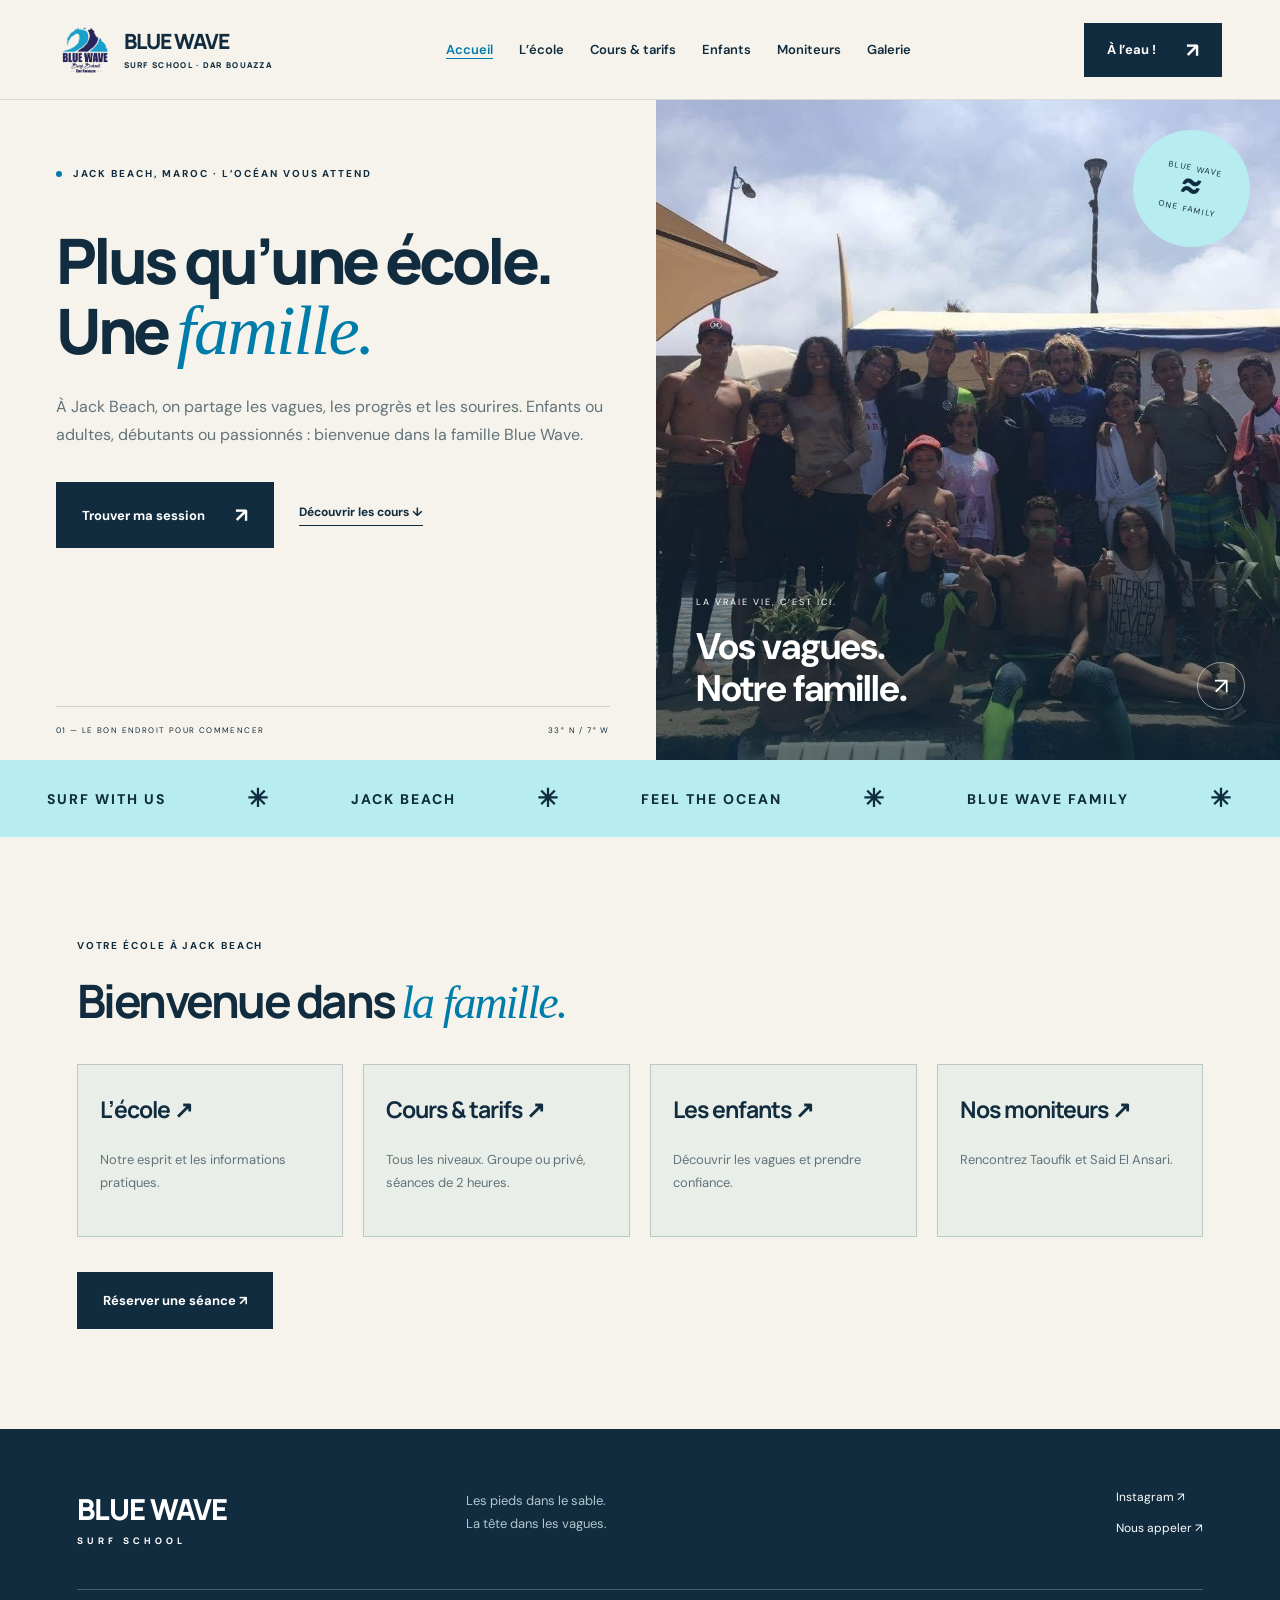
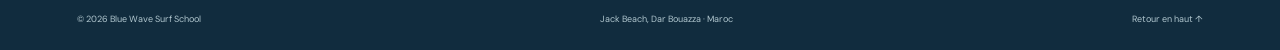
==== commit 318cf9e1: "Split Blue Wave into dedicated pages and reservation flows" ====
--- a/index.html
+++ b/index.html
@@ -1,11 +1,2 @@
-<!doctype html><html lang="fr"><head><meta charset="UTF-8"><meta name="viewport" content="width=device-width,initial-scale=1"><title>Blue Wave | École de surf à Jack Beach, Dar Bouazza</title><meta name="description" content="Blue Wave, une école de surf et une famille à Jack Beach, Dar Bouazza. Cours enfants et adultes, moniteurs diplômés, groupe 200 DH pour 2 heures, privé 300 DH pour 2 heures. Réservez votre séance."><link rel="icon" href="images/brand/blue-wave-logo.jpeg"><link rel="stylesheet" href="style.css"></head><body>
-<header><a class="brand" href="#"><img src="images/brand/blue-wave-logo.jpeg" alt="Blue Wave Surf School"><span>BLUE WAVE<small>SURF SCHOOL · DAR BOUAZZA</small></span></a><button id="menu" aria-label="Ouvrir le menu" aria-expanded="false">☰</button><nav id="nav"><a href="#ecole">L’école</a><a href="#cours">Les cours</a><a href="#kids">Enfants</a><a href="#moniteurs">Moniteurs</a><a href="#tarifs">Tarifs</a><a href="#reserver">Réserver</a></nav><a class="button nav-book" href="#reserver">À l’eau ! <span>↗</span></a></header>
-<main><section class="hero"><div class="hero-copy"><p class="eyebrow"><span class="dot"></span> JACK BEACH, MAROC · L’OCÉAN VOUS ATTEND</p><h1>Plus qu’une école.<br>Une <em>famille.</em></h1><p class="intro">À Jack Beach, on partage les vagues, les progrès et les sourires. Enfants ou adultes, débutants ou passionnés : bienvenue dans la famille Blue Wave.</p><div class="actions"><a class="button" href="#reserver">Trouver ma session <span>↗</span></a><a class="text-link" href="#cours">Découvrir les cours ↓</a></div><div class="hero-bottom"><span>01 — LE BON ENDROIT POUR COMMENCER</span><span>33° N / 7° W</span></div></div><div class="hero-visual"><img class="hero-image" src="images/gallery/blue-wave-famille.jpeg" alt="La famille Blue Wave réunie à l’école de surf"><div class="photo-shade"></div><div class="round-stamp">BLUE WAVE<br><b>≈</b><br>ONE FAMILY</div><div class="hero-caption"><span>LA VRAIE VIE, C’EST ICI.</span><strong>Vos vagues.<br>Notre famille.</strong></div><a class="photo-arrow" href="#galerie" aria-label="Voir les photos">↗</a></div></section>
-<div class="ticker"><span>SURF WITH US</span><b>✳</b><span>JACK BEACH</span><b>✳</b><span>FEEL THE OCEAN</span><b>✳</b><span>BLUE WAVE FAMILY</span><b>✳</b></div>
-<section class="section school" id="ecole"><div class="school-photo"><img src="images/gallery/surf-school.jpeg" alt="Le groupe Blue Wave avec ses planches à la plage" loading="lazy"><span class="image-label">L’ESPRIT BLUE WAVE ↗</span></div><div class="school-copy"><p class="eyebrow">01 / BIENVENUE À L’ÉCOLE</p><h2>Du surf.<br>Des rencontres.<br><em>De bons moments.</em></h2><p>Blue Wave, c’est le plaisir d’apprendre ensemble, les pieds dans le sable et les yeux sur les vagues de Jack Beach.</p><p>Débutant curieux ou surfeur en quête de progression, trouvez votre place dans l’eau. Nos coachs vous accompagnent sur la plage, puis dans les vagues, avec une attention portée à la sécurité, à la technique et au plaisir.</p><a class="text-link" href="#reserver">Rencontrons-nous sur la plage ↗</a></div></section>
-<section class="section lessons" id="cours"><div class="section-head"><div><p class="eyebrow">02 / À CHACUN SA VAGUE</p><h2>On commence <em>où ?</em></h2></div><p>Débutant, intermédiaire ou avancé.<br>Un cours adapté à votre expérience.</p></div><div class="lesson-grid"><article><div class="lesson-top"><span>01</span><span>LES PREMIÈRES SENSATIONS</span></div><h3>Premières vagues</h3><p>Comprendre l’océan, ramer, trouver son équilibre et se lever sur la planche. Tout commence ici.</p><div class="lesson-foot"><span>Débutant</span><a href="#reserver" data-course="Débutant" aria-label="Réserver un cours débutant">↗</a></div></article><article><div class="lesson-top"><span>02</span><span>LE DÉCLIC SUIVANT</span></div><h3>Prendre confiance</h3><p>Mieux choisir sa vague, affiner son take-off et maîtriser sa trajectoire. Un pas de plus vers l’autonomie.</p><div class="lesson-foot"><span>Intermédiaire</span><a href="#reserver" data-course="Intermédiaire" aria-label="Réserver un cours intermédiaire">↗</a></div></article><article><div class="lesson-top"><span>03</span><span>VOTRE NOUVEAU CHALLENGE</span></div><h3>Aller plus loin</h3><p>Travailler la vitesse, la lecture des vagues et la précision des manœuvres selon vos objectifs.</p><div class="lesson-foot"><span>Avancé</span><a href="#reserver" data-course="Avancé" aria-label="Réserver un cours avancé">↗</a></div></article></div></section>
-<section class="kids" id="kids"><div class="kids-copy"><p class="eyebrow">03 / LES PETITS SURFEURS</p><h2>Petites planches.<br><em>Grands sourires.</em></h2><p>Découvrir l’océan en s’amusant. Les enfants apprennent les premiers gestes sur le sable, puis prennent confiance dans l’eau avec leurs coachs.</p><ul><li>Échauffement et découverte de la planche</li><li>Équilibre, rame et premières vagues</li><li>Un accompagnement adapté à l’enfant</li></ul><a href="#reserver" class="button" data-book="child">Préparer sa première session ↗</a><small>Précisez son âge, son niveau, s’il sait nager et toute information utile à son accueil.</small></div><div class="kids-picture"><img src="images/kids/kids-training.jpg" loading="lazy" alt="Les enfants apprennent à ramer sur leurs planches à Jack Beach"><span>KIDS CLUB / BLUE WAVE</span></div></section>
-<section class="section" id="tarifs"><div class="section-head"><div><p class="eyebrow">04 / LES FORMULES</p><h2>Un jour. Ou <em>encore plus.</em></h2></div><p>Choisissez votre rythme.<br>On s’occupe des prochaines vagues.</p></div><div class="prices"><article><span class="eyebrow">APPRENDRE ENSEMBLE</span><h3>Cours en groupe</h3><div class="price">200 <small>DH / personne · 2 heures</small></div><p>Le plaisir de progresser ensemble.<br>Débutant, intermédiaire ou avancé.</p><a href="#reserver" data-format="Groupe" class="button outline">Réserver en groupe ↗</a></article><article class="featured"><span class="eyebrow">UN ACCOMPAGNEMENT PERSONNEL</span><h3>Cours privé</h3><div class="price">300 <small>DH / personne · 2 heures</small></div><p>Un cours centré sur votre progression.<br>Disponible aussi pour les enfants.</p><a href="#reserver" data-format="Privé" class="button">Réserver en privé ↗</a></article><aside><span class="sun">✳</span><h3>Votre pack.<br>Votre rythme.</h3><p>Envie de plusieurs séances ? Les packs sont négociables directement avec l’école selon vos envies. Aucun prix de pack imposé.</p><a class="text-link" href="#reserver" data-pack="true">Demander un pack ↗</a><p class="timing-note">Date souhaitée au choix. L’équipe confirme le créneau selon les disponibilités et les conditions de l’océan.</p></aside></div></section>
-<section class="section coaches" id="moniteurs"><div class="section-head"><div><p class="eyebrow">05 / L’ÉQUIPE BLUE WAVE</p><h2>Deux moniteurs.<br><em>La même passion.</em></h2></div><p>Taoufik et Said El Ansari.<br>À vos côtés, du sable aux vagues.</p></div><div class="team-intro"><button class="photo-button" data-photo="images/coaches/diplomes-ensemble.jpeg" aria-label="Agrandir la photo de remise des diplômes de Taoufik et Said"><img src="images/coaches/diplomes-ensemble.jpeg" alt="Taoufik et Said à la remise des brevets fédéraux de moniteur de surf en 2014" loading="lazy"><span>La passion du surf, la formation pour la transmettre ↗</span></button><div><p class="eyebrow">FORMÉS POUR VOUS ACCOMPAGNER</p><h3>Apprendre avec confiance.</h3><p>Leurs diplômes d’aptitude de la Fédération Royale Marocaine de Surf attestent du brevet fédéral de 1er degré obtenu en 2014.</p><p>Pour une première vague ou un nouveau cap, retrouvez un enseignement attentif à votre niveau, à votre aisance et aux conditions du jour.</p><a class="text-link" href="#reserver">Préparer mon cours ↗</a></div></div><div class="coach-grid"><article class="coach-card"><img class="coach-portrait" src="images/coaches/taoufik.jpeg" alt="Moniteur Taoufik El Ansari" loading="lazy"><div class="coach-info"><p class="eyebrow">MONITEUR / 01</p><h3>Taoufik El Ansari</h3><p>Brevet fédéral de surf · 1er degré<br>Fédération Royale Marocaine de Surf · 2014</p><button class="text-link diploma-button" data-photo="images/coaches/taoufik-diplome.jpeg" data-alt="Diplôme de Taoufik El Ansari — brevet fédéral de surf de 1er degré, 2014">Voir le diplôme ↗</button><a href="images/coaches/taoufik-diplome.jpeg" target="_blank" rel="noopener" class="diploma-thumb" aria-label="Ouvrir le diplôme de Taoufik El Ansari"><img src="images/coaches/taoufik-diplome.jpeg" alt="Diplôme de Taoufik El Ansari" loading="lazy"></a></div></article><article class="coach-card"><img class="coach-portrait" src="images/coaches/said.jpeg" alt="Moniteur Said El Ansari" loading="lazy"><div class="coach-info"><p class="eyebrow">MONITEUR / 02</p><h3>Said El Ansari</h3><p>Brevet fédéral de surf · 1er degré<br>Fédération Royale Marocaine de Surf · 2014</p><button class="text-link diploma-button" data-photo="images/coaches/said-diplome.jpeg" data-alt="Diplôme de Said El Ansari — brevet fédéral de surf de 1er degré, 2014">Voir le diplôme ↗</button><a href="images/coaches/said-diplome.jpeg" target="_blank" rel="noopener" class="diploma-thumb" aria-label="Ouvrir le diplôme de Said El Ansari"><img src="images/coaches/said-diplome.jpeg" alt="Diplôme de Said El Ansari" loading="lazy"></a></div></article></div></section><section class="section gallery" id="galerie"><div class="section-head"><div><p class="eyebrow">06 / LES JOURS BLUE WAVE</p><h2>Du sel. Du soleil.<br><em>Des souvenirs.</em></h2></div><a class="text-link" href="https://www.instagram.com/blue_wave_surf_school/" target="_blank" rel="noopener">Suivez l’aventure sur Instagram ↗</a></div><div class="gallery-grid"><button data-photo="images/gallery/group-surf.jpeg" aria-label="Agrandir la photo de l’échauffement"><img src="images/gallery/group-surf.jpeg" loading="lazy" alt="Échauffement collectif sur le sable"><span>Avant les vagues ↗</span></button><button data-photo="images/gallery/surf-session.jpeg" aria-label="Agrandir la photo du cours"><img src="images/gallery/surf-session.jpeg" loading="lazy" alt="Un coach accompagne un élève dans l’eau"><span>Le plaisir d’apprendre ↗</span></button><button data-photo="images/gallery/family.jpeg" aria-label="Agrandir la photo de groupe"><img src="images/gallery/family.jpeg" loading="lazy" alt="La famille Blue Wave réunie sur la plage"><span>La Blue Wave family ↗</span></button></div></section>
-<section class="section faq"><p class="eyebrow">07 / AVANT DE VENIR</p><h2>Vous vous demandez…</h2><details><summary>Je n’ai jamais surfé. Puis-je venir ? <span>+</span></summary><p>Oui ! Les cours débutants abordent les bases sur le sable, puis dans l’eau. Indiquez votre expérience à l’équipe pour préparer une session adaptée.</p></details><details><summary>Que dois-je apporter ? <span>+</span></summary><p>Prévoyez un maillot, une serviette, de l’eau et une protection solaire. Le matériel de surf est inclus dans la session. Confirmez vos besoins avec l’équipe avant votre venue.</p></details><details><summary>Comment réserver un cours pour mon enfant ? <span>+</span></summary><p>Ouvrez « Réserver pour un enfant ». Renseignez son âge, son niveau, s’il sait nager et les informations de santé utiles à son encadrement. Vous choisissez aussi une date et un cours en groupe ou privé. L’école confirme ensuite le créneau avec vous.</p></details><details><summary>Et si les conditions ne permettent pas de surfer ? <span>+</span></summary><p>Le créneau dépend des conditions de l’océan. Contactez l’équipe avant votre déplacement pour confirmer le maintien de votre session ou convenir d’un autre créneau.</p></details></section>
-<section class="booking booking-hub" id="reserver"><div><p class="eyebrow">08 / RÉSERVATIONS</p><h2>Votre prochaine vague<br><em>commence ici.</em></h2><p>Choisissez votre espace de réservation. Préparez votre demande et vérifiez son récapitulatif avant de l’envoyer à l’école sur WhatsApp.</p><p><strong>Groupe : 200 DH · Privé : 300 DH</strong><br>Par personne et par séance de 2 heures. Packs négociables.</p><a class="phone" href="tel:+212614222911">+212 614 222 911 ↗</a><p>Jack Beach · Dar Bouazza · Maroc</p><a class="text-link" href="https://www.google.com/maps/search/?api=1&query=Jack+Beach+Dar+Bouazza+Morocco" target="_blank" rel="noopener">Nous retrouver à Jack Beach ↗</a></div><div class="booking-choices"><article><span class="eyebrow">01 / ENFANTS</span><h3>Les petits surfeurs</h3><p>Un formulaire pour le parent : âge, niveau, natation et informations utiles à l’encadrement.</p><button class="button" data-book="child">Réserver pour un enfant ↗</button></article><article><span class="eyebrow">02 / AUTRES SURFEURS</span><h3>À chacun son niveau</h3><p>Débutant, intermédiaire ou avancé. Choisissez votre date et votre cours en groupe ou privé.</p><button class="button" data-book="adult">Réserver ma séance ↗</button></article><small>Les demandes sont confirmées par l’équipe selon les conditions de l’océan et les disponibilités. Aucun paiement en ligne.</small></div></section></main><footer><a class="footer-brand" href="#">BLUE WAVE<span>SURF SCHOOL</span></a><p>Les pieds dans le sable.<br>La tête dans les vagues.</p><div><a href="https://www.instagram.com/blue_wave_surf_school/" target="_blank" rel="noopener">Instagram ↗</a><a href="tel:+212614222911">Nous appeler ↗</a></div><div class="footer-bottom"><span>© <span id="year">2026</span> Blue Wave Surf School</span><span>Jack Beach, Dar Bouazza · Maroc</span><a href="#">Retour en haut ↑</a></div></footer><dialog id="lightbox"><button aria-label="Fermer la photo" id="close-photo">×</button><img alt="Photo Blue Wave agrandie"></dialog><dialog class="reservation-dialog" id="reserve-child" aria-labelledby="title-child"><button class="dialog-close" type="button" aria-label="Fermer la réservation">×</button><p class="eyebrow">BLUE WAVE / DEMANDE DE RÉSERVATION</p><h2 id="title-child">Réserver pour un enfant</h2><p class="dialog-intro">Une date, votre niveau et l’envie de surfer. L’école vous confirmera le créneau.</p><form class="reservation-form" data-kind="child"><div class="form-grid"><label>Nom du parent ou responsable légal<input name="nom" autocomplete="name" required maxlength="100"></label><label>Téléphone de contact<input name="telephone" type="tel" autocomplete="tel" required minlength="6" maxlength="30" placeholder="+212 …"></label><label>Prénom de l’enfant<input name="enfant" autocomplete="off" required maxlength="80"></label><label>Âge de l’enfant<input name="age" type="number" min="1" max="17" step="1" required inputmode="numeric"><small>Le cours adapté à son âge sera confirmé par l’école.</small></label><label>Niveau de l’enfant<select name="niveau" required><option value="">Choisir un niveau</option><option>Débutant</option><option>Intermédiaire</option><option>Avancé</option></select></label><label>Date souhaitée<input name="date" type="date" required></label></div><fieldset class="format-fields"><legend>Votre type de cours</legend><div class="format-options"><label><input type="radio" name="format" value="Groupe" checked> <span>En groupe<strong>200 DH / personne · 2 heures</strong></span></label><label><input type="radio" name="format" value="Privé"> <span>Cours privé<strong>300 DH / personne · 2 heures</strong></span></label></div></fieldset><label class="check-label"><input type="checkbox" name="pack"> Je souhaite négocier un pack de plusieurs séances</label><p class="price-summary" aria-live="polite"></p><fieldset class="health-fields"><legend>Pour bien accueillir votre enfant</legend><label>Sait-il nager ?<select name="natation" required><option value="">Choisir une réponse</option><option>Oui, à l’aise</option><option>Un peu, avec aide</option><option>Non</option></select></label><label>Y a-t-il une maladie, une allergie, un traitement ou un besoin particulier à connaître ?<select name="sante" class="health-select" required><option value="">Choisir une réponse</option><option>Non</option><option>Oui</option><option>Je préfère en parler directement au moniteur</option></select></label><label class="health-detail" hidden>Informations utiles au moniteur<textarea name="sante_details" rows="3" maxlength="800" placeholder="Indiquez uniquement ce qui est nécessaire pour adapter son accueil."></textarea></label><p class="privacy-note">Ces informations servent à préparer l’encadrement. Elles ne sont pas enregistrées sur ce site et ne sont transmises à l’école que si vous envoyez le message sur WhatsApp. Vous pouvez choisir d’en parler directement au moniteur.</p></fieldset><label class="message-label">Une question ou une précision ?<textarea name="message" rows="2" maxlength="600" placeholder="Vos attentes, préférences, questions…"></textarea></label><label class="check-label consent"><input type="checkbox" name="accord" required> Je suis le parent ou responsable légal de l’enfant et souhaite être contacté pour organiser son cours.</label><button class="button review-button" type="submit">Vérifier ma demande ↗</button><small>Votre demande n’est pas encore envoyée. Vous pourrez relire toutes les informations à l’étape suivante.</small></form><div class="reservation-review" hidden><h3>Vérifiez votre demande</h3><pre class="review-content"></pre><p>Le bouton ouvre WhatsApp avec ce message. Envoyez-le pour transmettre votre demande à Blue Wave. L’école confirmera la disponibilité et l’horaire avec vous.</p><a class="button send-request" target="_blank" rel="noopener noreferrer">Ouvrir WhatsApp et envoyer ↗</a><button type="button" class="text-link edit-request">← Modifier ma demande</button></div></dialog><dialog class="reservation-dialog" id="reserve-adult" aria-labelledby="title-adult"><button class="dialog-close" type="button" aria-label="Fermer la réservation">×</button><p class="eyebrow">BLUE WAVE / DEMANDE DE RÉSERVATION</p><h2 id="title-adult">Réserver ma séance</h2><p class="dialog-intro">Une date, votre niveau et l’envie de surfer. L’école vous confirmera le créneau.</p><form class="reservation-form" data-kind="adult"><div class="form-grid"><label>Votre nom complet<input name="nom" autocomplete="name" required maxlength="100"></label><label>Téléphone de contact<input name="telephone" type="tel" autocomplete="tel" required minlength="6" maxlength="30" placeholder="+212 …"></label><label>Nombre de personnes<input name="personnes" type="number" min="1" max="30" step="1" value="1" required><small>Pour plusieurs personnes, indiquez un niveau commun ou précisez les différences ci-dessous.</small></label><label>Votre niveau<select name="niveau" required><option value="">Choisir un niveau</option><option>Débutant</option><option>Intermédiaire</option><option>Avancé</option></select></label><label>Date souhaitée<input name="date" type="date" required></label></div><fieldset class="format-fields"><legend>Votre type de cours</legend><div class="format-options"><label><input type="radio" name="format" value="Groupe" checked> <span>En groupe<strong>200 DH / personne · 2 heures</strong></span></label><label><input type="radio" name="format" value="Privé"> <span>Cours privé<strong>300 DH / personne · 2 heures</strong></span></label></div></fieldset><label class="check-label"><input type="checkbox" name="pack"> Je souhaite négocier un pack de plusieurs séances</label><p class="price-summary" aria-live="polite"></p><label class="message-label">Une question ou une précision ?<textarea name="message" rows="2" maxlength="600" placeholder="Vos attentes, préférences, questions…"></textarea></label><button class="button review-button" type="submit">Vérifier ma demande ↗</button><small>Votre demande n’est pas encore envoyée. Vous pourrez relire toutes les informations à l’étape suivante.</small></form><div class="reservation-review" hidden><h3>Vérifiez votre demande</h3><pre class="review-content"></pre><p>Le bouton ouvre WhatsApp avec ce message. Envoyez-le pour transmettre votre demande à Blue Wave. L’école confirmera la disponibilité et l’horaire avec vous.</p><a class="button send-request" target="_blank" rel="noopener noreferrer">Ouvrir WhatsApp et envoyer ↗</a><button type="button" class="text-link edit-request">← Modifier ma demande</button></div></dialog><script src="app.js"></script></body></html>
+<!doctype html>
+<html lang="fr"><head><meta charset="UTF-8"><meta name="viewport" content="width=device-width,initial-scale=1"><title>Accueil | Blue Wave Surf School</title><meta name="description" content="Blue Wave, une école de surf et une famille à Jack Beach, Dar Bouazza. Cours enfants et adultes, moniteurs diplômés, groupe 200 DH pour 2 heures, privé 300 DH pour 2 heures. Réservez votre séance."><link rel="icon" href="images/brand/blue-wave-logo.jpeg"><link rel="stylesheet" href="style.css"></head><body><header><a class="brand" href="index.html"><img src="images/brand/blue-wave-logo.jpeg" alt="Blue Wave Surf School"><span>BLUE WAVE<small>SURF SCHOOL · DAR BOUAZZA</small></span></a><button id="menu" aria-label="Ouvrir le menu" aria-expanded="false">☰</button><nav id="nav"><a href="index.html" aria-current="page">Accueil</a><a href="ecole.html">L’école</a><a href="cours.html">Cours &amp; tarifs</a><a href="enfants.html">Enfants</a><a href="moniteurs.html">Moniteurs</a><a href="galerie.html">Galerie</a></nav><a class="button nav-book" href="reservation.html">À l’eau ! <span>↗</span></a></header><main><section class="hero"><div class="hero-copy"><p class="eyebrow"><span class="dot"></span> JACK BEACH, MAROC · L’OCÉAN VOUS ATTEND</p><h1>Plus qu’une école.<br>Une <em>famille.</em></h1><p class="intro">À Jack Beach, on partage les vagues, les progrès et les sourires. Enfants ou adultes, débutants ou passionnés : bienvenue dans la famille Blue Wave.</p><div class="actions"><a class="button" href="reservation.html">Trouver ma session <span>↗</span></a><a class="text-link" href="cours.html">Découvrir les cours ↓</a></div><div class="hero-bottom"><span>01 — LE BON ENDROIT POUR COMMENCER</span><span>33° N / 7° W</span></div></div><div class="hero-visual"><img class="hero-image" src="images/gallery/blue-wave-famille.jpeg" alt="La famille Blue Wave réunie à l’école de surf"><div class="photo-shade"></div><div class="round-stamp">BLUE WAVE<br><b>≈</b><br>ONE FAMILY</div><div class="hero-caption"><span>LA VRAIE VIE, C’EST ICI.</span><strong>Vos vagues.<br>Notre famille.</strong></div><a class="photo-arrow" href="galerie.html" aria-label="Voir les photos">↗</a></div></section><div class="ticker"><span>SURF WITH US</span><b>✳</b><span>JACK BEACH</span><b>✳</b><span>FEEL THE OCEAN</span><b>✳</b><span>BLUE WAVE FAMILY</span><b>✳</b></div><section class="section discover"><p class="eyebrow">VOTRE ÉCOLE À JACK BEACH</p><h2>Bienvenue dans <em>la famille.</em></h2><div class="page-cards"><a href="ecole.html"><h3>L’école ↗</h3><p>Notre esprit et les informations pratiques.</p></a><a href="cours.html"><h3>Cours &amp; tarifs ↗</h3><p>Tous les niveaux. Groupe ou privé, séances de 2 heures.</p></a><a href="enfants.html"><h3>Les enfants ↗</h3><p>Découvrir les vagues et prendre confiance.</p></a><a href="moniteurs.html"><h3>Nos moniteurs ↗</h3><p>Rencontrez Taoufik et Said El Ansari.</p></a></div><a class="button" href="reservation.html">Réserver une séance ↗</a></section></main><footer><a class="footer-brand" href="index.html">BLUE WAVE<span>SURF SCHOOL</span></a><p>Les pieds dans le sable.<br>La tête dans les vagues.</p><div><a href="https://www.instagram.com/blue_wave_surf_school/" target="_blank" rel="noopener">Instagram ↗</a><a href="tel:+212614222911">Nous appeler ↗</a></div><div class="footer-bottom"><span>© <span id="year">2026</span> Blue Wave Surf School</span><span>Jack Beach, Dar Bouazza · Maroc</span><a href="index.html">Retour en haut ↑</a></div></footer><dialog id="lightbox"><button aria-label="Fermer la photo" id="close-photo">×</button><img alt="Photo Blue Wave agrandie"></dialog><script src="app.js"></script></body></html>
--- a/style.css
+++ b/style.css
@@ -5,3 +5,4 @@
 @media(max-width:1100px){header{gap:15px}nav{gap:15px}.coach-card{grid-template-columns:1fr}.coach-portrait{height:360px;min-height:0}.coach-info{padding:25px}.diploma-thumb img{height:130px}.team-intro img{height:320px}}
 @media(max-width:760px){.hero-copy h1{font-size:54px;letter-spacing:-3px}.hero-visual{min-height:480px;height:480px}.hero-image{object-position:center}.team-intro{grid-template-columns:1fr;gap:30px}.team-intro img{height:auto;aspect-ratio:1.5;object-fit:cover}.team-intro h3{font-size:28px}.coach-grid{grid-template-columns:1fr;gap:25px}.coach-card{grid-template-columns:1fr 1fr}.coach-portrait{height:100%;min-height:350px}.coach-info{padding:25px 18px}.coach-info h3{font-size:24px}.coach-info p:not(.eyebrow){font-size:12px}.diploma-thumb img{height:100px}.booking-choices article{padding:25px}.reservation-dialog{padding:32px 23px 28px}.reservation-dialog h2{font-size:29px}.reservation-dialog .eyebrow{font-size:8px;padding-right:20px}.reservation-dialog .form-grid{grid-template-columns:1fr}.format-options label{padding:12px 9px}.format-options{gap:8px}.format-options strong{font-size:10px}.reservation-dialog .health-fields{padding:18px 14px}.reservation-dialog .button{padding:16px;gap:10px;font-size:12px}.hero-caption strong{font-size:30px}}@media(max-width:380px){.hero-copy h1{font-size:46px}.coach-card{grid-template-columns:1fr}.coach-portrait{height:360px;min-height:0}.reservation-dialog{padding-left:18px;padding-right:18px}.format-options{grid-template-columns:1fr}}
 @media(min-width:761px) and (max-width:960px){header{height:80px}.nav-book{display:none}#menu{display:block;border:1px solid #becac4;background:transparent;padding:8px 12px;font-size:20px}nav{display:none;position:absolute;top:80px;left:0;right:0;background:var(--sand);padding:25px 6%;flex-direction:column;gap:22px;font-size:15px;border-bottom:1px solid}nav.open{display:flex}html{scroll-padding-top:80px}}
+nav a[aria-current=page]{color:var(--blue);border-bottom:1px solid}.page-cards{display:grid;grid-template-columns:repeat(4,1fr);gap:20px;margin:35px 0}.page-cards>a{padding:28px 22px;border:1px solid #bbc9c5;background:#e9eee9}.page-cards>a:hover{background:var(--cyan)}.page-cards h3{font-size:23px}.page-cards p{font-size:13px;line-height:1.8;color:var(--muted)}.booking-page{padding:45px 6% 70px;background:var(--cyan)}.booking-page>.text-link{margin-bottom:25px}.booking-panel{position:static;display:block;width:min(700px,100%);max-width:100%;max-height:none;overflow:visible;margin:auto;box-shadow:none}.booking-panel .dialog-close{display:none}.booking-panel h2{padding-right:0}.booking-panel .format-options strong{font-size:11px}.booking-page .text-link{font-size:13px}main>.kids{min-height:650px}body:has(.booking-panel){overflow:auto}@media(max-width:1100px){.page-cards{grid-template-columns:repeat(2,1fr)}}@media(max-width:760px){.page-cards{grid-template-columns:1fr}.booking-page{padding:30px 5% 45px}.booking-panel{padding:25px 20px}main>.kids{min-height:0}}
